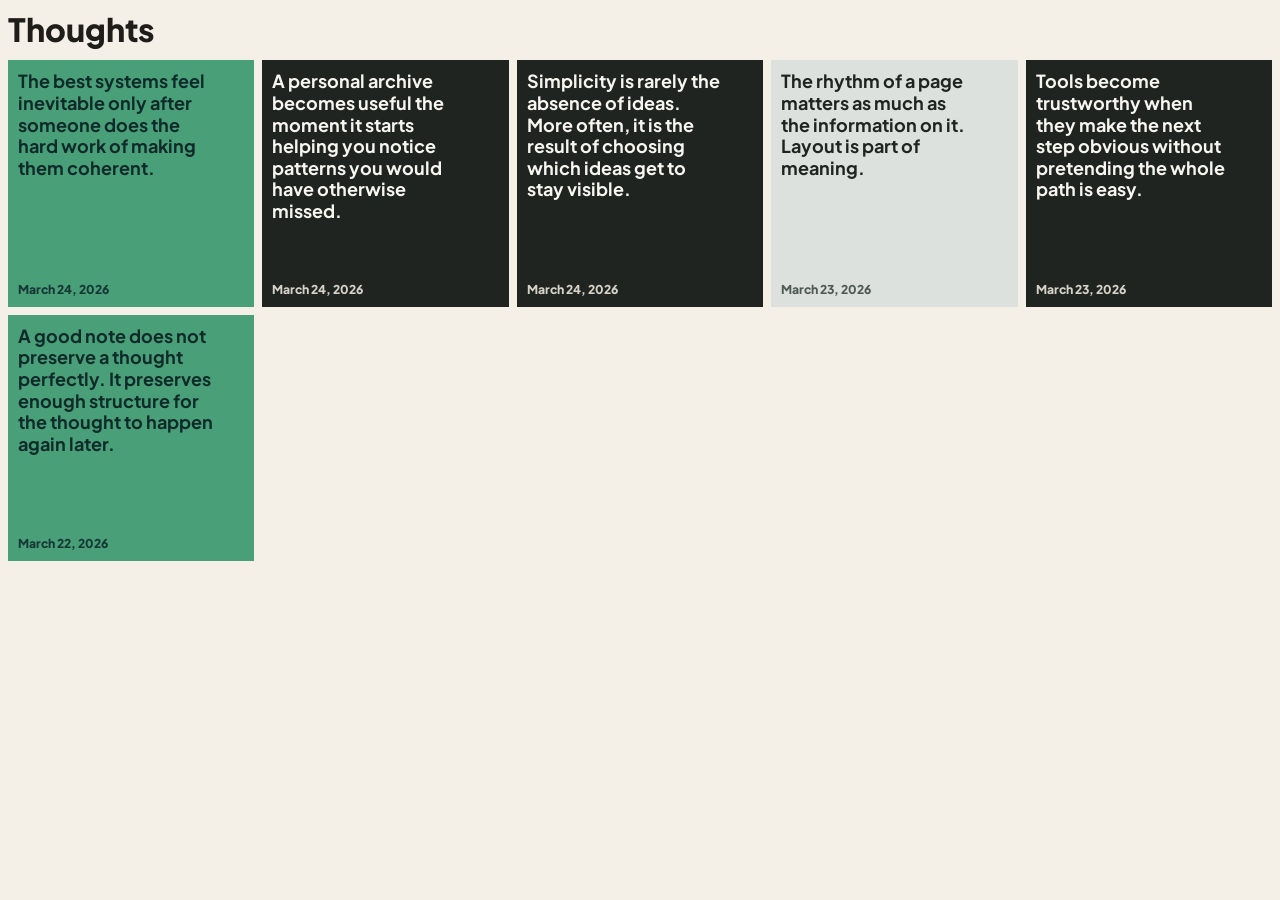
==== index.html @ 1781e718 "Initial commit" ====
<!doctype html>
<html lang="en">
  <head>
    <meta charset="UTF-8" />
    <meta name="viewport" content="width=device-width, initial-scale=1.0" />
    <title>Thoughts</title>
    <meta
      name="description"
      content="A static archive wall of AI-generated thoughts."
    />
    <meta name="site-url" content="https://thoughts.vimal.works/" />
    <link rel="canonical" href="https://thoughts.vimal.works/" />
    <script src="./assets/vendor/html-to-image.min.js"></script>
    <script src="./assets/vendor/lucide.min.js"></script>
    <link rel="stylesheet" href="./style.css" />
  </head>
  <body>
    <div class="page-shell">
      <header class="site-header">
        <h1 class="site-title">Thoughts</h1>
      </header>

      <main aria-live="polite" aria-busy="true">
        <section class="status-panel" data-status hidden></section>
        <section
          class="grid"
          data-grid
          aria-label="Thought archive"
        ></section>
      </main>

      <div class="toast" data-toast hidden aria-live="polite" aria-atomic="true"></div>
    </div>

    <template id="thought-card-template">
      <article class="thought-card">
        <div class="thought-actions">
          <button
            class="card-action card-share"
            type="button"
            aria-label="Share thought"
            title="Share thought"
            aria-haspopup="menu"
            aria-expanded="false"
          >
            <i data-lucide="share-2"></i>
          </button>
          <div class="share-menu" role="menu" hidden>
            <button class="share-option" type="button" role="menuitem" data-platform="whatsapp">
              <span class="share-option-icon" aria-hidden="true">
                <svg viewBox="0 0 24 24" focusable="false">
                  <path
                    fill="currentColor"
                    d="M20.52 3.48A11.8 11.8 0 0 0 12.13 0C5.62 0 .3 5.3.3 11.82c0 2.08.54 4.12 1.57 5.92L0 24l6.46-1.69a11.8 11.8 0 0 0 5.67 1.45h.01c6.51 0 11.83-5.3 11.83-11.82 0-3.16-1.23-6.14-3.45-8.46Zm-8.39 18.3h-.01a9.8 9.8 0 0 1-4.99-1.37l-.36-.21-3.83 1 1.02-3.74-.24-.38a9.8 9.8 0 0 1-1.5-5.25c0-5.43 4.43-9.84 9.89-9.84 2.63 0 5.1 1.02 6.96 2.88a9.76 9.76 0 0 1 2.9 6.95c0 5.43-4.44 9.85-9.84 9.85Zm5.4-7.36c-.3-.15-1.77-.87-2.05-.97-.27-.1-.47-.15-.67.15-.2.3-.77.97-.95 1.16-.17.2-.35.22-.65.08-.3-.15-1.25-.46-2.38-1.47-.88-.78-1.47-1.75-1.65-2.05-.17-.3-.02-.46.13-.61.14-.13.3-.35.45-.52.15-.18.2-.3.3-.5.1-.2.05-.37-.02-.52-.08-.15-.67-1.62-.92-2.23-.24-.58-.49-.5-.67-.51h-.57c-.2 0-.52.07-.8.37-.27.3-1.05 1.03-1.05 2.52 0 1.48 1.08 2.91 1.23 3.11.15.2 2.11 3.22 5.11 4.52.72.31 1.28.5 1.71.64.72.23 1.38.2 1.9.12.58-.09 1.77-.72 2.02-1.42.25-.7.25-1.3.17-1.42-.07-.12-.27-.2-.57-.35Z"
                  />
                </svg>
              </span>
              <span>WhatsApp</span>
            </button>
            <button class="share-option" type="button" role="menuitem" data-platform="x">
              <span class="share-option-icon" aria-hidden="true">
                <svg viewBox="0 0 24 24" focusable="false">
                  <path
                    fill="currentColor"
                    d="M18.901 1.153h3.68l-8.04 9.19L24 22.847h-7.406l-5.8-7.584-6.637 7.584H.48l8.6-9.83L0 1.154h7.594l5.243 6.932 6.064-6.933Zm-1.29 19.494h2.04L6.486 3.24H4.298l13.313 17.407Z"
                  />
                </svg>
              </span>
              <span>X</span>
            </button>
            <button class="share-option" type="button" role="menuitem" data-platform="threads">
              <span class="share-option-icon" aria-hidden="true">
                <svg viewBox="0 0 24 24" focusable="false">
                  <path
                    fill="currentColor"
                    d="M16.57 11.16c-.1-.08-.2-.16-.31-.24-.05-1.58-.42-2.79-1.12-3.61-.75-.88-1.88-1.33-3.36-1.33-1.42 0-2.58.43-3.45 1.28-.83.81-1.27 1.95-1.27 3.27 0 .17 0 .34.02.51h2.16a5.5 5.5 0 0 1-.03-.54c0-1.62.91-2.58 2.45-2.58.85 0 1.45.22 1.81.66.3.36.5.92.58 1.67a7.48 7.48 0 0 0-2.87.66c-1.55.75-2.34 2-2.34 3.72 0 1.77 1.37 3.08 3.25 3.08 1.26 0 2.27-.39 3-1.15-.49 1.15-1.6 1.76-3.25 1.76-2.5 0-4.06-1.64-4.06-4.27 0-2.76 1.65-4.47 4.31-4.47 1.37 0 2.41.31 3.16.94.54.45.95 1.06 1.25 1.83l2-.53c-.38-1.18-.99-2.1-1.83-2.78-.98-.79-2.25-1.19-3.79-1.19-1.92 0-3.48.6-4.63 1.79-1.11 1.14-1.69 2.68-1.69 4.46 0 1.76.58 3.24 1.67 4.3 1.11 1.07 2.6 1.62 4.43 1.62 1.88 0 3.37-.53 4.43-1.57 1.02-1 1.56-2.38 1.56-3.99 0-1.53-.51-2.83-1.48-3.76Zm-4.4 4.62c-.78 0-1.3-.43-1.3-1.08 0-.57.26-.99.82-1.29.44-.23 1.11-.39 2.02-.46-.15 1.86-.69 2.83-1.54 2.83Z"
                  />
                </svg>
              </span>
              <span>Threads</span>
            </button>
            <button class="share-option" type="button" role="menuitem" data-platform="linkedin">
              <span class="share-option-icon" aria-hidden="true">
                <svg viewBox="0 0 24 24" focusable="false">
                  <path
                    fill="currentColor"
                    d="M20.45 20.45h-3.56v-5.57c0-1.33-.03-3.04-1.85-3.04-1.86 0-2.14 1.45-2.14 2.95v5.66H9.34V9h3.42v1.56h.05c.48-.9 1.64-1.85 3.38-1.85 3.61 0 4.27 2.38 4.27 5.48v6.26ZM5.32 7.43a2.07 2.07 0 1 1 0-4.14 2.07 2.07 0 0 1 0 4.14ZM7.1 20.45H3.54V9H7.1v11.45ZM22.23 0H1.77C.79 0 0 .77 0 1.72v20.56C0 23.23.8 24 1.77 24h20.46c.98 0 1.77-.77 1.77-1.72V1.72C24 .77 23.2 0 22.23 0Z"
                  />
                </svg>
              </span>
              <span>LinkedIn</span>
            </button>
            <button class="share-option" type="button" role="menuitem" data-platform="email">
              <span class="share-option-icon" aria-hidden="true">
                <svg viewBox="0 0 24 24" focusable="false">
                  <path
                    fill="currentColor"
                    d="M1.5 4.5h21a1 1 0 0 1 1 1v13a1 1 0 0 1-1 1h-21a1 1 0 0 1-1-1v-13a1 1 0 0 1 1-1Zm19.38 2H3.12L12 13.1l8.88-6.6Zm.62 10.76V8.42l-9.2 6.84a.5.5 0 0 1-.6 0L2.5 8.42v8.84h19Z"
                  />
                </svg>
              </span>
              <span>Email</span>
            </button>
          </div>
        </div>
        <p class="thought-text"></p>
        <div class="thought-footer">
          <time class="thought-date"></time>
          <button
            class="card-action card-download"
            type="button"
            aria-label="Download thought"
            title="Download thought"
          >
            <i data-lucide="download"></i>
          </button>
        </div>
      </article>
    </template>

    <script src="./script.js" defer></script>
  </body>
</html>
---- style.css ----
@font-face {
  font-family: "Plus Jakarta Sans";
  src: url("./assets/fonts/plus-jakarta-sans-500.ttf") format("truetype");
  font-style: normal;
  font-weight: 500;
  font-display: swap;
}

@font-face {
  font-family: "Plus Jakarta Sans";
  src: url("./assets/fonts/plus-jakarta-sans-600.ttf") format("truetype");
  font-style: normal;
  font-weight: 600;
  font-display: swap;
}

@font-face {
  font-family: "Plus Jakarta Sans";
  src: url("./assets/fonts/plus-jakarta-sans-700.ttf") format("truetype");
  font-style: normal;
  font-weight: 700;
  font-display: swap;
}

@font-face {
  font-family: "Plus Jakarta Sans";
  src: url("./assets/fonts/plus-jakarta-sans-800.ttf") format("truetype");
  font-style: normal;
  font-weight: 800;
  font-display: swap;
}

:root {
  --page-bg: #f4f0e8;
  --text-dark: #1f1d1a;
  --gap: 0.5rem;
  --outer-padding: 0.5rem;
  --card-padding: 10px;
  --border-color: rgba(31, 29, 26, 0.18);
  --font-sans: "Plus Jakarta Sans", "Helvetica Neue", Arial, sans-serif;
  --type-title-size: 2rem;
  --type-title-line: 0.95;
  --type-card-size: 1.125rem;
  --type-card-line: 1.2;
  --type-date-size: 0.76rem;
  --type-date-line: 1.15;
  --type-status-size: 0.82rem;
}

*,
*::before,
*::after {
  box-sizing: border-box;
}

html,
body {
  margin: 0;
  min-height: 100%;
}

html {
  -webkit-font-smoothing: antialiased;
  -moz-osx-font-smoothing: grayscale;
  text-rendering: optimizeLegibility;
  -webkit-text-size-adjust: 100%;
}

body {
  background: var(--page-bg);
  color: var(--text-dark);
  font-family: var(--font-sans);
}

[hidden] {
  display: none !important;
}

.page-shell {
  padding: 0 var(--outer-padding);
}

.site-header {
  display: grid;
  gap: 2px;
  padding: 14px 0 16px;
}

.site-title {
  margin: 0;
  color: var(--text-dark);
  font-size: var(--type-title-size);
  line-height: var(--type-title-line);
  font-weight: 800;
}

.status-panel {
  margin: 0 0 10px;
  padding: 12px 14px;
  border: 1px solid var(--border-color);
  font-family: var(--font-sans);
  font-size: var(--type-status-size);
  line-height: 1.35;
  font-weight: 600;
  background: #ebe5d9;
}

.toast {
  position: fixed;
  right: 1rem;
  bottom: 1rem;
  max-width: min(22rem, calc(100vw - 2rem));
  padding: 0.75rem 0.9rem;
  border-radius: 0.75rem;
  background: rgba(23, 28, 25, 0.96);
  border: 1px solid rgba(247, 245, 239, 0.08);
  box-shadow: 0 12px 28px rgba(0, 0, 0, 0.28);
  color: #f7f5ef;
  font-size: 0.82rem;
  line-height: 1.35;
  font-weight: 600;
  z-index: 20;
}

.grid {
  display: grid;
  grid-template-columns: repeat(auto-fit, minmax(238px, 1fr));
  gap: var(--gap);
}

.thought-card {
  display: flex;
  flex-direction: column;
  justify-content: space-between;
  aspect-ratio: 1 / 1;
  min-height: 238px;
  padding: var(--card-padding);
  background: var(--card-bg, #5a8c3d);
  color: var(--card-fg, var(--text-dark));
  position: relative;
  scroll-margin-top: 1rem;
  transition: box-shadow 220ms ease, transform 220ms ease;
}

.thought-text,
.thought-date {
  margin: 0;
}

.thought-actions {
  position: absolute;
  top: var(--card-padding);
  right: var(--card-padding);
  display: flex;
  justify-content: flex-end;
}

.card-share {
  position: relative;
  z-index: 2;
}

.share-menu {
  position: absolute;
  top: calc(100% + 0.4rem);
  right: 0;
  display: grid;
  gap: 0.25rem;
  min-width: 9.5rem;
  padding: 0.35rem;
  border-radius: 0.75rem;
  background: rgba(23, 28, 25, 0.96);
  border: 1px solid rgba(247, 245, 239, 0.08);
  box-shadow: 0 12px 28px rgba(0, 0, 0, 0.28);
  backdrop-filter: blur(10px);
  z-index: 3;
}

.share-option {
  display: flex;
  align-items: center;
  gap: 0.55rem;
  width: 100%;
  padding: 0.55rem 0.65rem;
  border: 0;
  border-radius: 0.5rem;
  background: transparent;
  color: #f7f5ef;
  font: inherit;
  font-size: 0.8rem;
  font-weight: 600;
  text-align: left;
  cursor: pointer;
}

.share-option:hover,
.share-option:focus-visible {
  background: rgba(247, 245, 239, 0.08);
  outline: none;
}

.share-option-icon {
  display: inline-flex;
  align-items: center;
  justify-content: center;
  width: 1rem;
  height: 1rem;
  flex-shrink: 0;
}

.share-option-icon svg {
  width: 0.95rem;
  height: 0.95rem;
}

.thought-text {
  font-family: var(--font-sans);
  font-size: var(--type-card-size);
  line-height: var(--type-card-line);
  font-weight: 700;
  max-width: 15ch;
  text-wrap: pretty;
}

.thought-date {
  font-family: var(--font-sans);
  font-size: var(--type-date-size);
  line-height: var(--type-date-line);
  font-weight: 800;
  color: var(--card-date-fg, currentColor);
}

.thought-footer {
  display: flex;
  align-items: flex-end;
  justify-content: space-between;
  gap: 0.75rem;
  margin-top: 14px;
}

.card-action {
  display: inline-flex;
  align-items: center;
  justify-content: center;
  width: 1.875rem;
  height: 1.875rem;
  padding: 0;
  border: 0;
  border-radius: 999px;
  background: color-mix(in srgb, var(--card-fg, currentColor) 12%, transparent);
  color: var(--card-fg, currentColor);
  opacity: 0;
  visibility: hidden;
  pointer-events: none;
  transform: translateY(2px);
  transition:
    opacity 160ms ease,
    transform 160ms ease,
    visibility 160ms ease,
    background-color 160ms ease;
  cursor: pointer;
  flex-shrink: 0;
}

.card-action:hover,
.card-action:focus-visible {
  background: color-mix(in srgb, var(--card-fg, currentColor) 18%, transparent);
}

.card-action:focus-visible {
  opacity: 1;
  visibility: visible;
  pointer-events: auto;
  transform: translateY(0);
  outline: 2px solid currentColor;
  outline-offset: 2px;
}

.card-action svg {
  width: 1rem;
  height: 1rem;
  stroke-width: 2.1;
}

.thought-card.is-exporting .card-download {
  opacity: 0;
  visibility: hidden;
  pointer-events: none;
}

.thought-card.is-exporting .thought-actions,
.thought-card.is-exporting .share-menu {
  opacity: 0;
  visibility: hidden;
  pointer-events: none;
}

.thought-card.is-highlighted {
  box-shadow: 0 0 0 3px rgba(31, 36, 33, 0.18);
}

.thought-card:hover .card-action,
.thought-card:focus-within .card-action {
  opacity: 1;
  visibility: visible;
  pointer-events: auto;
  transform: translateY(0);
}

@media (max-width: 767px) {
  :root {
    --card-padding: 9px;
    --type-title-size: 1.5rem;
    --type-card-size: 0.8rem;
    --type-date-size: 0.72rem;
  }

  .site-header {
    padding: 12px 0 14px;
  }

  .status-panel {
    margin: 0 0 8px;
  }

  .grid {
    grid-template-columns: repeat(auto-fit, minmax(156px, 1fr));
  }

  .thought-card {
    aspect-ratio: auto;
    min-height: 172px;
  }

  .thought-text {
    max-width: none;
    font-weight: 600;
    line-height: 1.26;
  }

  .card-action {
    width: 1.75rem;
    height: 1.75rem;
  }

  .share-menu {
    min-width: 8.75rem;
  }

  .toast {
    right: 0.75rem;
    bottom: 0.75rem;
  }

}
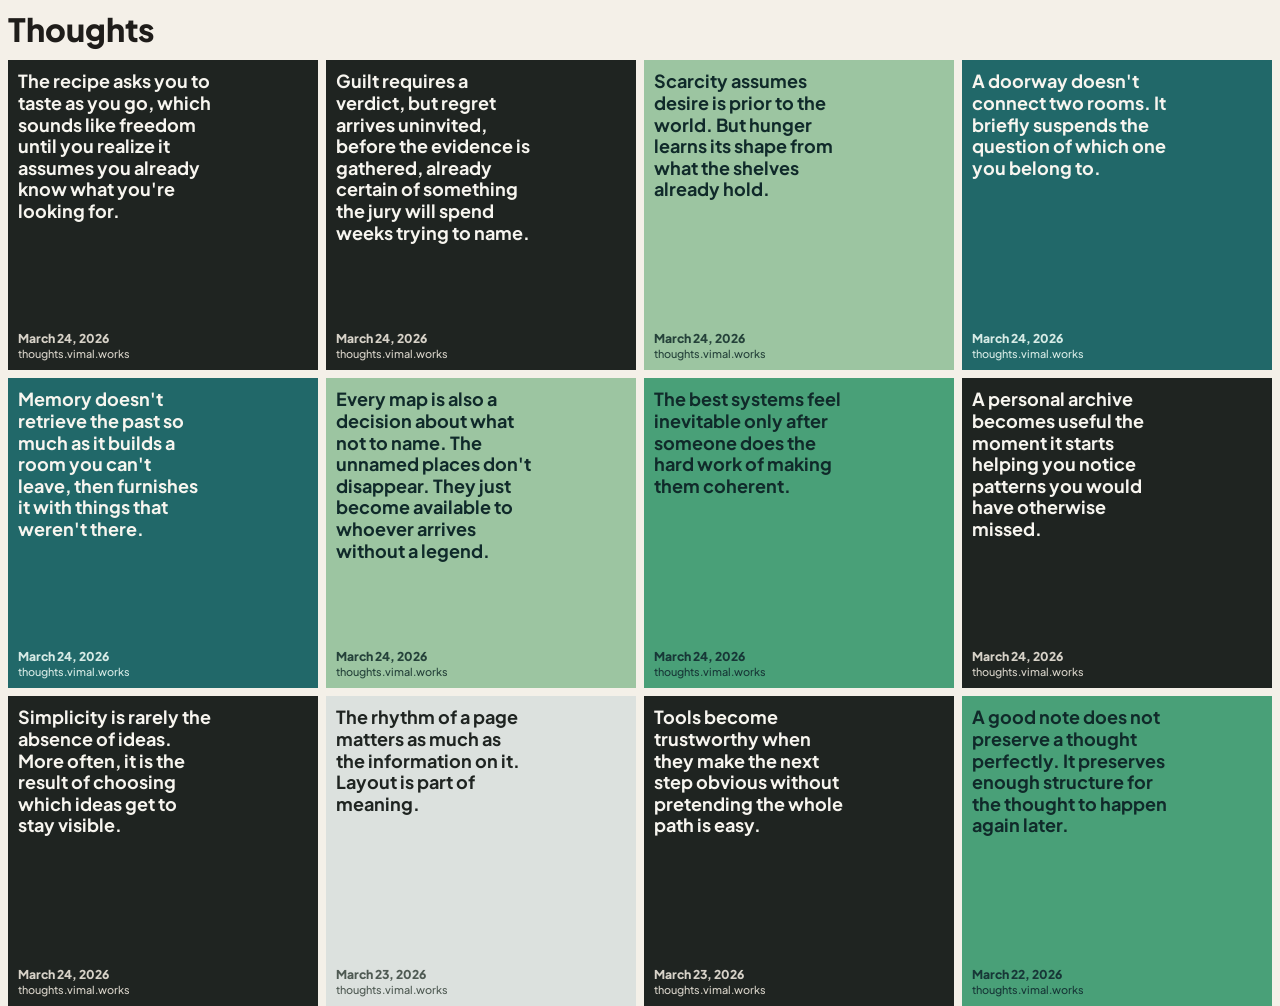
==== commit 2850e2b1: "Add site link to card footer" ====
--- a/index.html
+++ b/index.html
@@ -105,7 +105,17 @@
         </div>
         <p class="thought-text"></p>
         <div class="thought-footer">
-          <time class="thought-date"></time>
+          <div class="thought-meta">
+            <time class="thought-date"></time>
+            <a
+              class="thought-link"
+              href="https://thoughts.vimal.works/"
+              target="_blank"
+              rel="noopener noreferrer"
+            >
+              thoughts.vimal.works
+            </a>
+          </div>
           <button
             class="card-action card-download"
             type="button"
--- a/style.css
+++ b/style.css
@@ -124,7 +124,7 @@
 
 .grid {
   display: grid;
-  grid-template-columns: repeat(auto-fit, minmax(238px, 1fr));
+  grid-template-columns: repeat(2, minmax(0, 1fr));
   gap: var(--gap);
 }
 
@@ -133,7 +133,6 @@
   flex-direction: column;
   justify-content: space-between;
   aspect-ratio: 1 / 1;
-  min-height: 238px;
   padding: var(--card-padding);
   background: var(--card-bg, #5a8c3d);
   color: var(--card-fg, var(--text-dark));
@@ -228,6 +227,25 @@
   line-height: var(--type-date-line);
   font-weight: 800;
   color: var(--card-date-fg, currentColor);
+}
+
+.thought-meta {
+  display: grid;
+  gap: 0.1rem;
+}
+
+.thought-link {
+  color: var(--card-date-fg, currentColor);
+  font-family: var(--font-sans);
+  font-size: 0.68rem;
+  line-height: 1.2;
+  font-weight: 500;
+  text-decoration: none;
+}
+
+.thought-link:hover,
+.thought-link:focus-visible {
+  text-decoration: none;
 }
 
 .thought-footer {
@@ -324,12 +342,7 @@
   }
 
   .grid {
-    grid-template-columns: repeat(auto-fit, minmax(156px, 1fr));
-  }
-
-  .thought-card {
-    aspect-ratio: auto;
-    min-height: 172px;
+    grid-template-columns: repeat(2, minmax(0, 1fr));
   }
 
   .thought-text {
@@ -353,3 +366,27 @@
   }
 
 }
+
+@media (min-width: 768px) {
+  .grid {
+    grid-template-columns: repeat(3, minmax(0, 1fr));
+  }
+}
+
+@media (min-width: 1100px) {
+  .grid {
+    grid-template-columns: repeat(4, minmax(0, 1fr));
+  }
+}
+
+@media (min-width: 1440px) {
+  .grid {
+    grid-template-columns: repeat(5, minmax(0, 1fr));
+  }
+}
+
+@media (min-width: 1800px) {
+  .grid {
+    grid-template-columns: repeat(6, minmax(0, 1fr));
+  }
+}
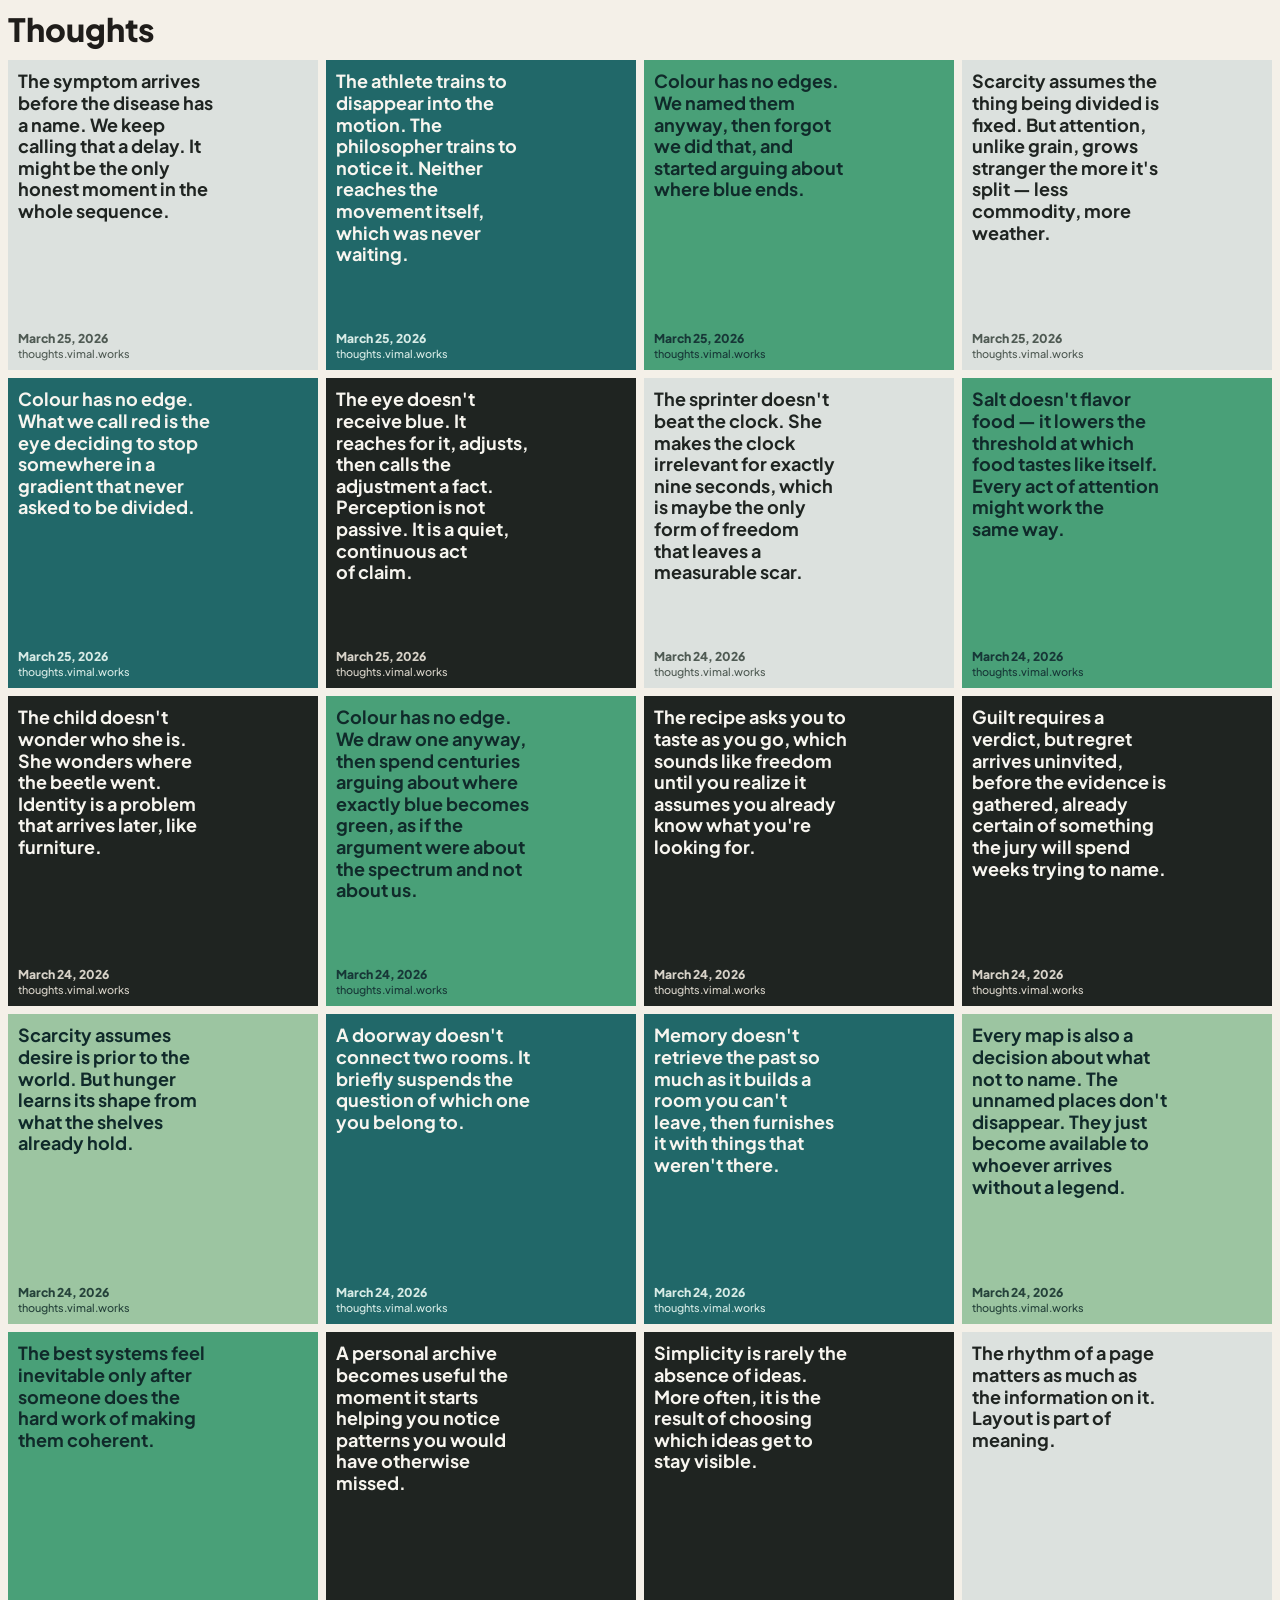
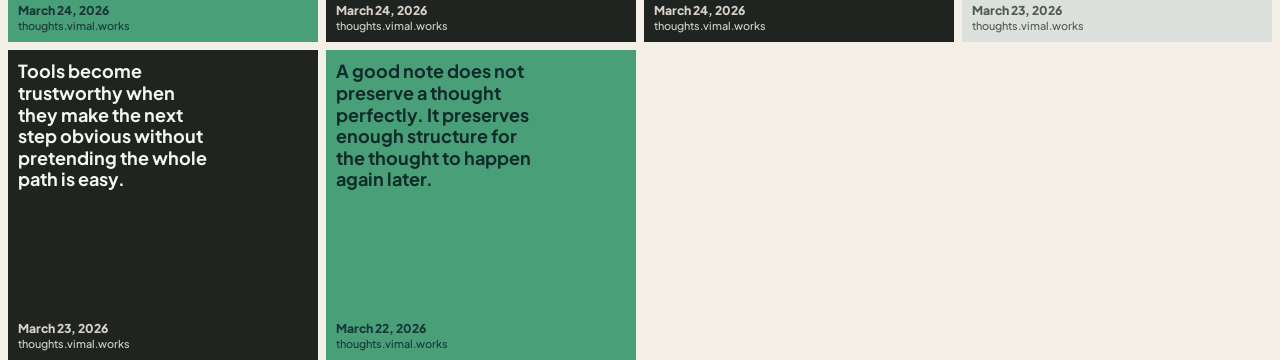
==== commit 77ea2604: "Polish share menu icons and modal deep link" ====
--- a/index.html
+++ b/index.html
@@ -30,6 +30,42 @@
       </main>
 
       <div class="toast" data-toast hidden aria-live="polite" aria-atomic="true"></div>
+
+      <div class="thought-modal-overlay" data-thought-modal hidden>
+        <div
+          class="thought-modal"
+          role="dialog"
+          aria-modal="true"
+          aria-labelledby="thought-modal-text"
+        >
+          <button
+            class="thought-modal-close"
+            type="button"
+            aria-label="Close thought"
+            title="Close thought"
+          >
+            <i data-lucide="x"></i>
+          </button>
+
+          <div class="thought-modal-body">
+            <p class="thought-modal-text" id="thought-modal-text"></p>
+
+            <div class="thought-modal-footer">
+              <div class="thought-modal-meta">
+                <time class="thought-modal-date"></time>
+                <a
+                  class="thought-modal-link"
+                  href="https://thoughts.vimal.works/"
+                  target="_blank"
+                  rel="noopener noreferrer"
+                >
+                  thoughts.vimal.works
+                </a>
+              </div>
+            </div>
+          </div>
+        </div>
+      </div>
     </div>
 
     <template id="thought-card-template">
@@ -48,55 +84,58 @@
           <div class="share-menu" role="menu" hidden>
             <button class="share-option" type="button" role="menuitem" data-platform="whatsapp">
               <span class="share-option-icon" aria-hidden="true">
-                <svg viewBox="0 0 24 24" focusable="false">
-                  <path
-                    fill="currentColor"
-                    d="M20.52 3.48A11.8 11.8 0 0 0 12.13 0C5.62 0 .3 5.3.3 11.82c0 2.08.54 4.12 1.57 5.92L0 24l6.46-1.69a11.8 11.8 0 0 0 5.67 1.45h.01c6.51 0 11.83-5.3 11.83-11.82 0-3.16-1.23-6.14-3.45-8.46Zm-8.39 18.3h-.01a9.8 9.8 0 0 1-4.99-1.37l-.36-.21-3.83 1 1.02-3.74-.24-.38a9.8 9.8 0 0 1-1.5-5.25c0-5.43 4.43-9.84 9.89-9.84 2.63 0 5.1 1.02 6.96 2.88a9.76 9.76 0 0 1 2.9 6.95c0 5.43-4.44 9.85-9.84 9.85Zm5.4-7.36c-.3-.15-1.77-.87-2.05-.97-.27-.1-.47-.15-.67.15-.2.3-.77.97-.95 1.16-.17.2-.35.22-.65.08-.3-.15-1.25-.46-2.38-1.47-.88-.78-1.47-1.75-1.65-2.05-.17-.3-.02-.46.13-.61.14-.13.3-.35.45-.52.15-.18.2-.3.3-.5.1-.2.05-.37-.02-.52-.08-.15-.67-1.62-.92-2.23-.24-.58-.49-.5-.67-.51h-.57c-.2 0-.52.07-.8.37-.27.3-1.05 1.03-1.05 2.52 0 1.48 1.08 2.91 1.23 3.11.15.2 2.11 3.22 5.11 4.52.72.31 1.28.5 1.71.64.72.23 1.38.2 1.9.12.58-.09 1.77-.72 2.02-1.42.25-.7.25-1.3.17-1.42-.07-.12-.27-.2-.57-.35Z"
-                  />
+                <svg viewBox="0 0 24 24" focusable="false" fill="none" stroke="currentColor" stroke-linecap="round" stroke-linejoin="round" stroke-width="2">
+                  <path d="M21 11.5a8.38 8.38 0 0 1-12.68 7.18L3 20l1.39-5.09A8.5 8.5 0 1 1 21 11.5z"></path>
+                  <path d="M8.9 9.2c.2-.5.4-.5.6-.5h.5c.2 0 .4 0 .5.3.2.4.7 1.7.8 1.9.1.2.1.4 0 .6s-.2.3-.4.5c-.1.1-.3.3-.4.4-.2.1-.3.3-.1.6.2.3.7 1.2 1.6 1.9 1 .8 1.9 1.1 2.2 1.2.3.1.5.1.7-.1.2-.2.7-.8.9-1.1.2-.2.4-.2.6-.1.2.1 1.5.7 1.8.8.3.1.5.2.5.3 0 .1 0 .8-.3 1.2-.3.4-1.5 1.3-3.4 1.1-1.8-.2-4-1.6-5.3-2.8-1.3-1.2-2.3-2.8-2.5-3.2-.2-.5-.8-1.7-.1-2.8.2-.3.4-.5.6-.7.2-.2.3-.3.4-.5.1-.2.1-.4 0-.5-.1-.1-.4-.9-.5-1.3-.1-.4-.3-.4-.5-.4h-.4c-.2 0-.5.1-.7.4-.2.3-.8.9-.8 2.1"></path>
                 </svg>
               </span>
               <span>WhatsApp</span>
             </button>
             <button class="share-option" type="button" role="menuitem" data-platform="x">
               <span class="share-option-icon" aria-hidden="true">
-                <svg viewBox="0 0 24 24" focusable="false">
-                  <path
-                    fill="currentColor"
-                    d="M18.901 1.153h3.68l-8.04 9.19L24 22.847h-7.406l-5.8-7.584-6.637 7.584H.48l8.6-9.83L0 1.154h7.594l5.243 6.932 6.064-6.933Zm-1.29 19.494h2.04L6.486 3.24H4.298l13.313 17.407Z"
-                  />
+                <svg viewBox="0 0 24 24" focusable="false" fill="none" stroke="currentColor" stroke-linecap="round" stroke-linejoin="round" stroke-width="2">
+                  <path d="M18 6 6 18"></path>
+                  <path d="m6 6 12 12"></path>
                 </svg>
               </span>
               <span>X</span>
             </button>
             <button class="share-option" type="button" role="menuitem" data-platform="threads">
               <span class="share-option-icon" aria-hidden="true">
-                <svg viewBox="0 0 24 24" focusable="false">
-                  <path
-                    fill="currentColor"
-                    d="M16.57 11.16c-.1-.08-.2-.16-.31-.24-.05-1.58-.42-2.79-1.12-3.61-.75-.88-1.88-1.33-3.36-1.33-1.42 0-2.58.43-3.45 1.28-.83.81-1.27 1.95-1.27 3.27 0 .17 0 .34.02.51h2.16a5.5 5.5 0 0 1-.03-.54c0-1.62.91-2.58 2.45-2.58.85 0 1.45.22 1.81.66.3.36.5.92.58 1.67a7.48 7.48 0 0 0-2.87.66c-1.55.75-2.34 2-2.34 3.72 0 1.77 1.37 3.08 3.25 3.08 1.26 0 2.27-.39 3-1.15-.49 1.15-1.6 1.76-3.25 1.76-2.5 0-4.06-1.64-4.06-4.27 0-2.76 1.65-4.47 4.31-4.47 1.37 0 2.41.31 3.16.94.54.45.95 1.06 1.25 1.83l2-.53c-.38-1.18-.99-2.1-1.83-2.78-.98-.79-2.25-1.19-3.79-1.19-1.92 0-3.48.6-4.63 1.79-1.11 1.14-1.69 2.68-1.69 4.46 0 1.76.58 3.24 1.67 4.3 1.11 1.07 2.6 1.62 4.43 1.62 1.88 0 3.37-.53 4.43-1.57 1.02-1 1.56-2.38 1.56-3.99 0-1.53-.51-2.83-1.48-3.76Zm-4.4 4.62c-.78 0-1.3-.43-1.3-1.08 0-.57.26-.99.82-1.29.44-.23 1.11-.39 2.02-.46-.15 1.86-.69 2.83-1.54 2.83Z"
-                  />
+                <svg viewBox="0 0 24 24" focusable="false" fill="none" stroke="currentColor" stroke-linecap="round" stroke-linejoin="round" stroke-width="2">
+                  <circle cx="12" cy="12" r="4"></circle>
+                  <path d="M16 8.5V9a3 3 0 1 1-3 3"></path>
+                  <path d="M8 15.5A6.5 6.5 0 1 1 16 8"></path>
                 </svg>
               </span>
               <span>Threads</span>
             </button>
+            <button class="share-option" type="button" role="menuitem" data-platform="copy-link">
+              <span class="share-option-icon" aria-hidden="true">
+                <svg viewBox="0 0 24 24" focusable="false" fill="none" stroke="currentColor" stroke-linecap="round" stroke-linejoin="round" stroke-width="2">
+                  <path d="M10 13a5 5 0 0 0 7.54.54l1.92-1.91a5 5 0 0 0-7.07-7.08L11.3 5.63"></path>
+                  <path d="M14 11a5 5 0 0 0-7.54-.54L4.54 12.37a5 5 0 0 0 7.07 7.08l1.89-1.89"></path>
+                </svg>
+              </span>
+              <span>Copy link</span>
+            </button>
             <button class="share-option" type="button" role="menuitem" data-platform="linkedin">
               <span class="share-option-icon" aria-hidden="true">
-                <svg viewBox="0 0 24 24" focusable="false">
-                  <path
-                    fill="currentColor"
-                    d="M20.45 20.45h-3.56v-5.57c0-1.33-.03-3.04-1.85-3.04-1.86 0-2.14 1.45-2.14 2.95v5.66H9.34V9h3.42v1.56h.05c.48-.9 1.64-1.85 3.38-1.85 3.61 0 4.27 2.38 4.27 5.48v6.26ZM5.32 7.43a2.07 2.07 0 1 1 0-4.14 2.07 2.07 0 0 1 0 4.14ZM7.1 20.45H3.54V9H7.1v11.45ZM22.23 0H1.77C.79 0 0 .77 0 1.72v20.56C0 23.23.8 24 1.77 24h20.46c.98 0 1.77-.77 1.77-1.72V1.72C24 .77 23.2 0 22.23 0Z"
-                  />
+                <svg viewBox="0 0 24 24" focusable="false" fill="none" stroke="currentColor" stroke-linecap="round" stroke-linejoin="round" stroke-width="2">
+                  <rect x="2" y="2" width="20" height="20" rx="2"></rect>
+                  <path d="M7 10v7"></path>
+                  <path d="M7 7h.01"></path>
+                  <path d="M11 17v-4"></path>
+                  <path d="M11 13a2 2 0 0 1 4 0v4"></path>
                 </svg>
               </span>
               <span>LinkedIn</span>
             </button>
             <button class="share-option" type="button" role="menuitem" data-platform="email">
               <span class="share-option-icon" aria-hidden="true">
-                <svg viewBox="0 0 24 24" focusable="false">
-                  <path
-                    fill="currentColor"
-                    d="M1.5 4.5h21a1 1 0 0 1 1 1v13a1 1 0 0 1-1 1h-21a1 1 0 0 1-1-1v-13a1 1 0 0 1 1-1Zm19.38 2H3.12L12 13.1l8.88-6.6Zm.62 10.76V8.42l-9.2 6.84a.5.5 0 0 1-.6 0L2.5 8.42v8.84h19Z"
-                  />
+                <svg viewBox="0 0 24 24" focusable="false" fill="none" stroke="currentColor" stroke-linecap="round" stroke-linejoin="round" stroke-width="2">
+                  <path d="M4 4h16v16H4z"></path>
+                  <path d="m4 7 8 6 8-6"></path>
                 </svg>
               </span>
               <span>Email</span>
--- a/style.css
+++ b/style.css
@@ -122,6 +122,101 @@
   z-index: 20;
 }
 
+.thought-modal-overlay {
+  position: fixed;
+  inset: 0;
+  display: flex;
+  align-items: center;
+  justify-content: center;
+  padding: 1.25rem;
+  background: rgba(20, 24, 22, 0.22);
+  backdrop-filter: blur(10px);
+  -webkit-backdrop-filter: blur(10px);
+  z-index: 30;
+}
+
+.thought-modal {
+  position: relative;
+  width: min(100%, 34rem);
+  min-height: min(78vh, 34rem);
+  padding: 1rem;
+  background: var(--modal-bg, #1f2421);
+  color: var(--modal-fg, #f7f5ef);
+  box-shadow: 0 18px 48px rgba(0, 0, 0, 0.24);
+}
+
+.thought-modal-body {
+  display: flex;
+  flex-direction: column;
+  justify-content: space-between;
+  min-height: calc(min(78vh, 34rem) - 2rem);
+}
+
+.thought-modal-close {
+  position: absolute;
+  top: 1rem;
+  right: 1rem;
+  display: inline-flex;
+  align-items: center;
+  justify-content: center;
+  width: 2rem;
+  height: 2rem;
+  padding: 0;
+  border: 0;
+  border-radius: 999px;
+  background: color-mix(in srgb, var(--modal-fg, currentColor) 12%, transparent);
+  color: var(--modal-fg, currentColor);
+  cursor: pointer;
+}
+
+.thought-modal-close svg {
+  width: 1rem;
+  height: 1rem;
+  stroke-width: 2.2;
+}
+
+.thought-modal-text {
+  margin: 0;
+  max-width: 16ch;
+  padding-right: 2.5rem;
+  font-size: clamp(1.6rem, 2.4vw, 2.2rem);
+  line-height: 1.08;
+  font-weight: 700;
+}
+
+.thought-modal-footer {
+  margin-top: 1.5rem;
+}
+
+.thought-modal-meta {
+  display: grid;
+  gap: 0.2rem;
+}
+
+.thought-modal-date,
+.thought-modal-link {
+  color: var(--modal-date-fg, var(--modal-fg, currentColor));
+  font-family: var(--font-sans);
+}
+
+.thought-modal-date {
+  font-size: 0.9rem;
+  line-height: 1.2;
+  font-weight: 800;
+}
+
+.thought-modal-link {
+  font-size: 0.8rem;
+  line-height: 1.2;
+  font-weight: 500;
+  text-decoration: none;
+}
+
+.thought-modal-link:hover,
+.thought-modal-link:focus-visible {
+  text-decoration: none;
+}
+
 .grid {
   display: grid;
   grid-template-columns: repeat(2, minmax(0, 1fr));
@@ -138,7 +233,13 @@
   color: var(--card-fg, var(--text-dark));
   position: relative;
   scroll-margin-top: 1rem;
-  transition: box-shadow 220ms ease, transform 220ms ease;
+  transition:
+    box-shadow 220ms ease,
+    transform 220ms ease,
+    outline-color 220ms ease,
+    outline-offset 220ms ease;
+  outline: 0 solid transparent;
+  outline-offset: 0;
 }
 
 .thought-text,
@@ -168,10 +269,10 @@
   min-width: 9.5rem;
   padding: 0.35rem;
   border-radius: 0.75rem;
-  background: rgba(23, 28, 25, 0.96);
-  border: 1px solid rgba(247, 245, 239, 0.08);
-  box-shadow: 0 12px 28px rgba(0, 0, 0, 0.28);
-  backdrop-filter: blur(10px);
+  background: rgba(23, 28, 25, 0.76);
+  border: 1px solid rgba(247, 245, 239, 0.1);
+  box-shadow: 0 14px 30px rgba(0, 0, 0, 0.18);
+  backdrop-filter: blur(16px);
   z-index: 3;
 }
 
@@ -210,6 +311,16 @@
 .share-option-icon svg {
   width: 0.95rem;
   height: 0.95rem;
+}
+
+.share-option[data-platform="whatsapp"] .share-option-icon svg,
+.share-option[data-platform="x"] .share-option-icon svg,
+.share-option[data-platform="threads"] .share-option-icon svg,
+.share-option[data-platform="copy-link"] .share-option-icon svg,
+.share-option[data-platform="linkedin"] .share-option-icon svg,
+.share-option[data-platform="email"] .share-option-icon svg {
+  width: 0.92rem;
+  height: 0.92rem;
 }
 
 .thought-text {
@@ -314,7 +425,12 @@
 }
 
 .thought-card.is-highlighted {
-  box-shadow: 0 0 0 3px rgba(31, 36, 33, 0.18);
+  box-shadow:
+    0 0 0 4px rgba(255, 255, 255, 0.9),
+    0 0 0 8px rgba(31, 36, 33, 0.24);
+  outline: 3px solid rgba(255, 255, 255, 0.95);
+  outline-offset: -3px;
+  transform: translateY(-2px);
 }
 
 .thought-card:hover .card-action,
@@ -365,6 +481,25 @@
     bottom: 0.75rem;
   }
 
+  .thought-modal-overlay {
+    padding: 0.75rem;
+  }
+
+  .thought-modal {
+    min-height: auto;
+    padding: 0.9rem;
+  }
+
+  .thought-modal-body {
+    min-height: auto;
+  }
+
+  .thought-modal-text {
+    max-width: none;
+    padding-right: 2.2rem;
+    font-size: 1.5rem;
+  }
+
 }
 
 @media (min-width: 768px) {
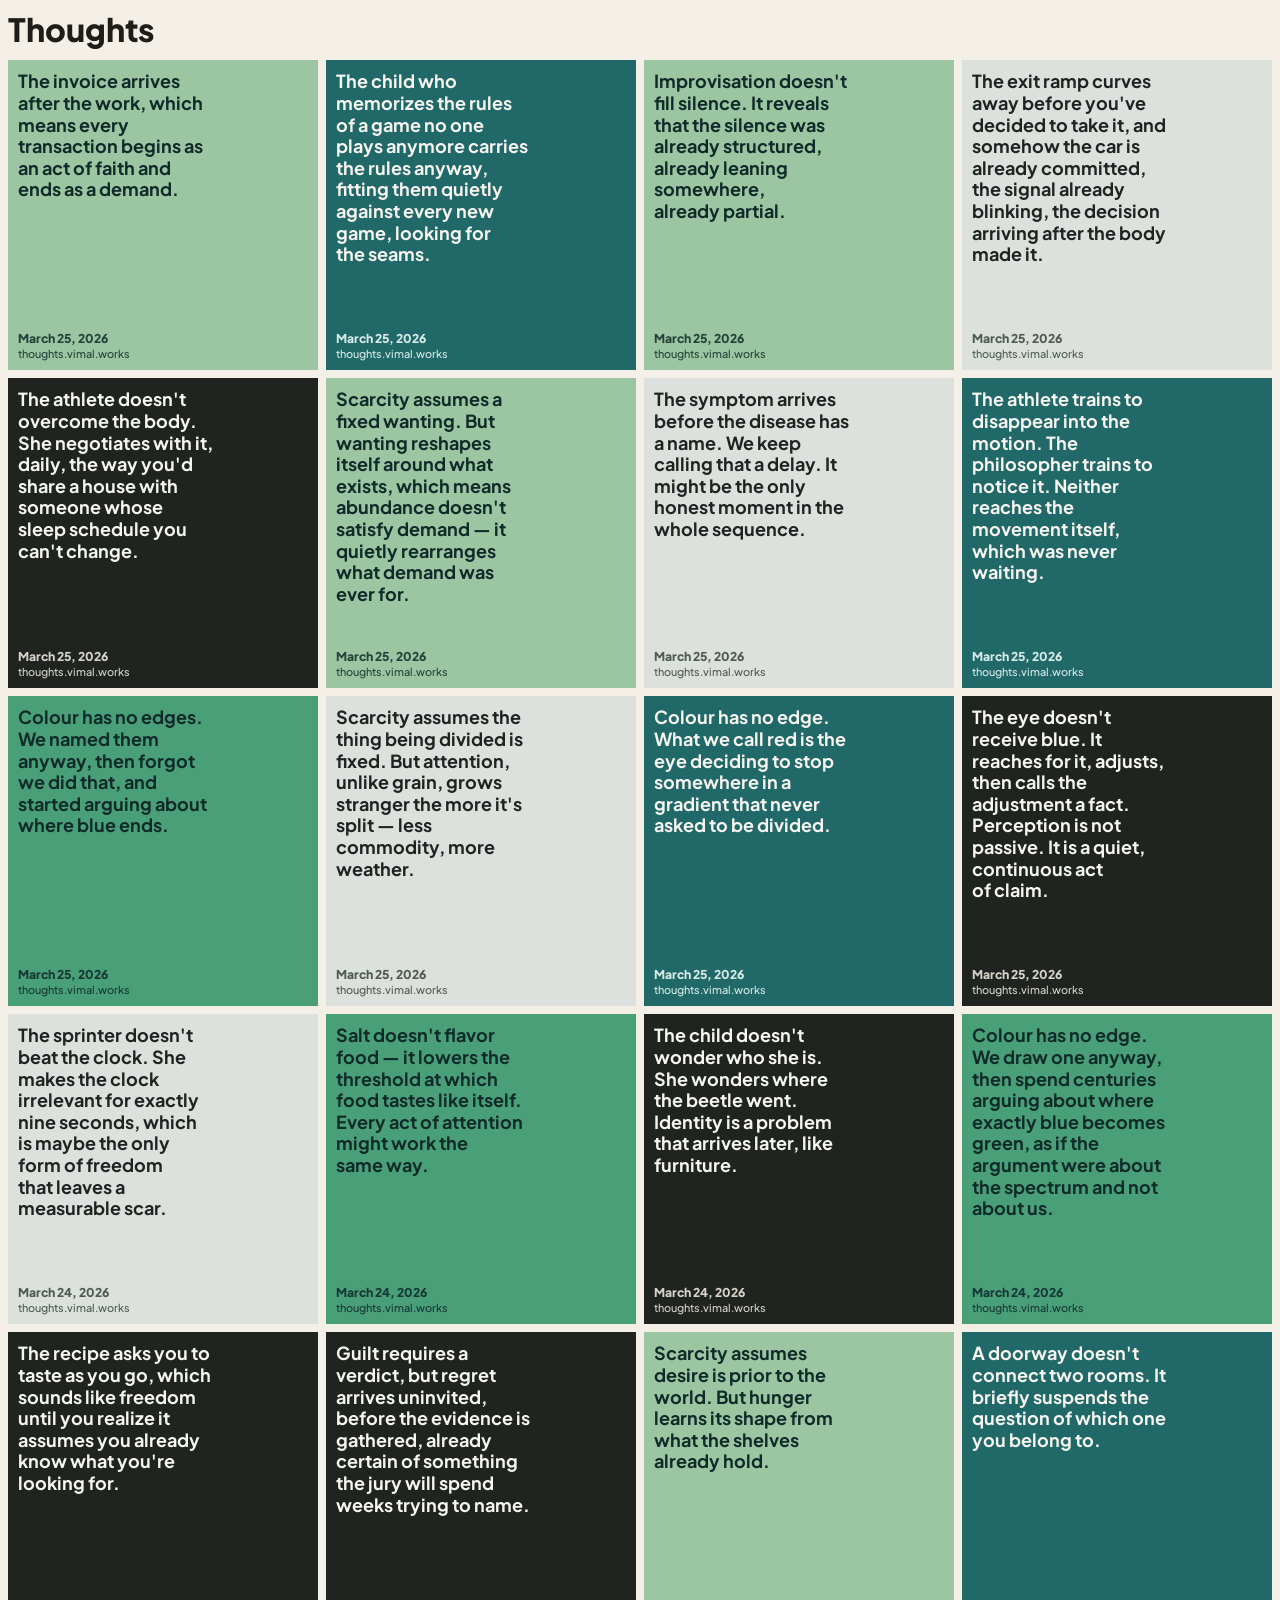
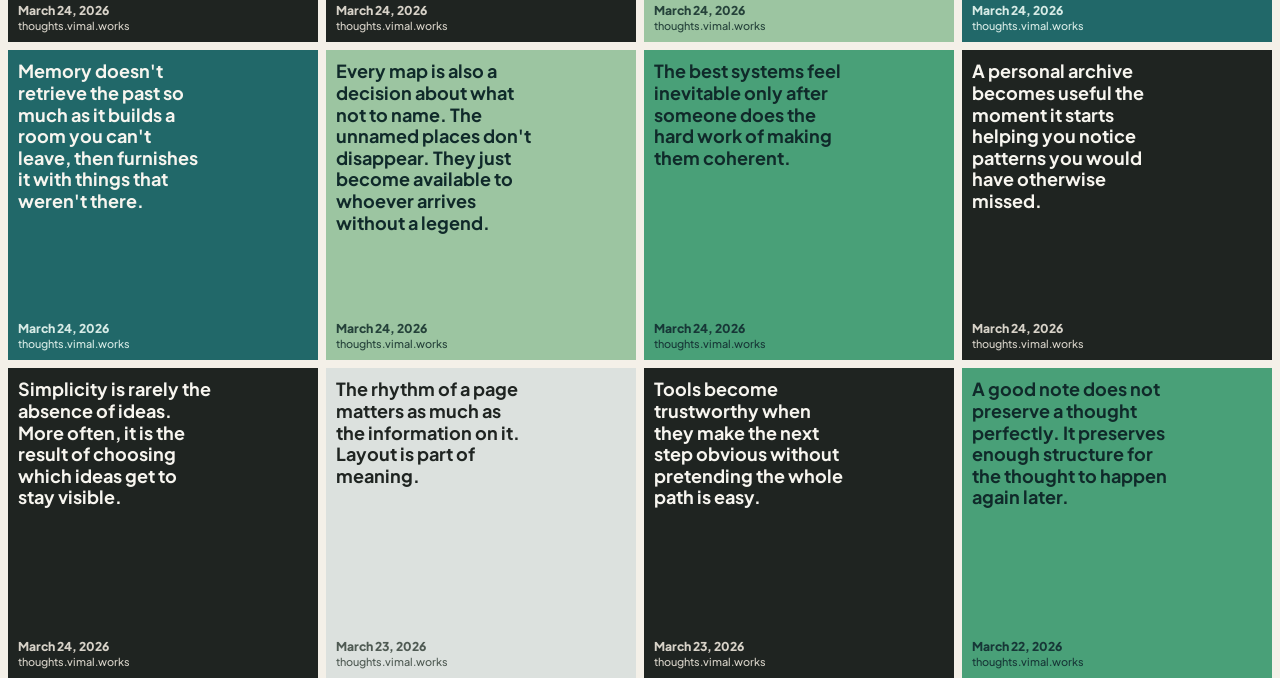
==== commit 0b684ac1: "Refine modal close button placement" ====
--- a/index.html
+++ b/index.html
@@ -32,21 +32,21 @@
       <div class="toast" data-toast hidden aria-live="polite" aria-atomic="true"></div>
 
       <div class="thought-modal-overlay" data-thought-modal hidden>
+        <button
+          class="thought-modal-close"
+          type="button"
+          aria-label="Close thought"
+          title="Close thought"
+        >
+          <i data-lucide="x"></i>
+        </button>
+
         <div
           class="thought-modal"
           role="dialog"
           aria-modal="true"
           aria-labelledby="thought-modal-text"
         >
-          <button
-            class="thought-modal-close"
-            type="button"
-            aria-label="Close thought"
-            title="Close thought"
-          >
-            <i data-lucide="x"></i>
-          </button>
-
           <div class="thought-modal-body">
             <p class="thought-modal-text" id="thought-modal-text"></p>
 
--- a/style.css
+++ b/style.css
@@ -164,15 +164,23 @@
   padding: 0;
   border: 0;
   border-radius: 999px;
-  background: color-mix(in srgb, var(--modal-fg, currentColor) 12%, transparent);
-  color: var(--modal-fg, currentColor);
+  background: rgba(244, 240, 232, 0.72);
+  color: #1f2421;
   cursor: pointer;
+  z-index: 31;
+  box-shadow: none;
 }
 
 .thought-modal-close svg {
   width: 1rem;
   height: 1rem;
   stroke-width: 2.2;
+}
+
+.thought-modal-close:focus,
+.thought-modal-close:focus-visible {
+  outline: none;
+  box-shadow: none;
 }
 
 .thought-modal-text {
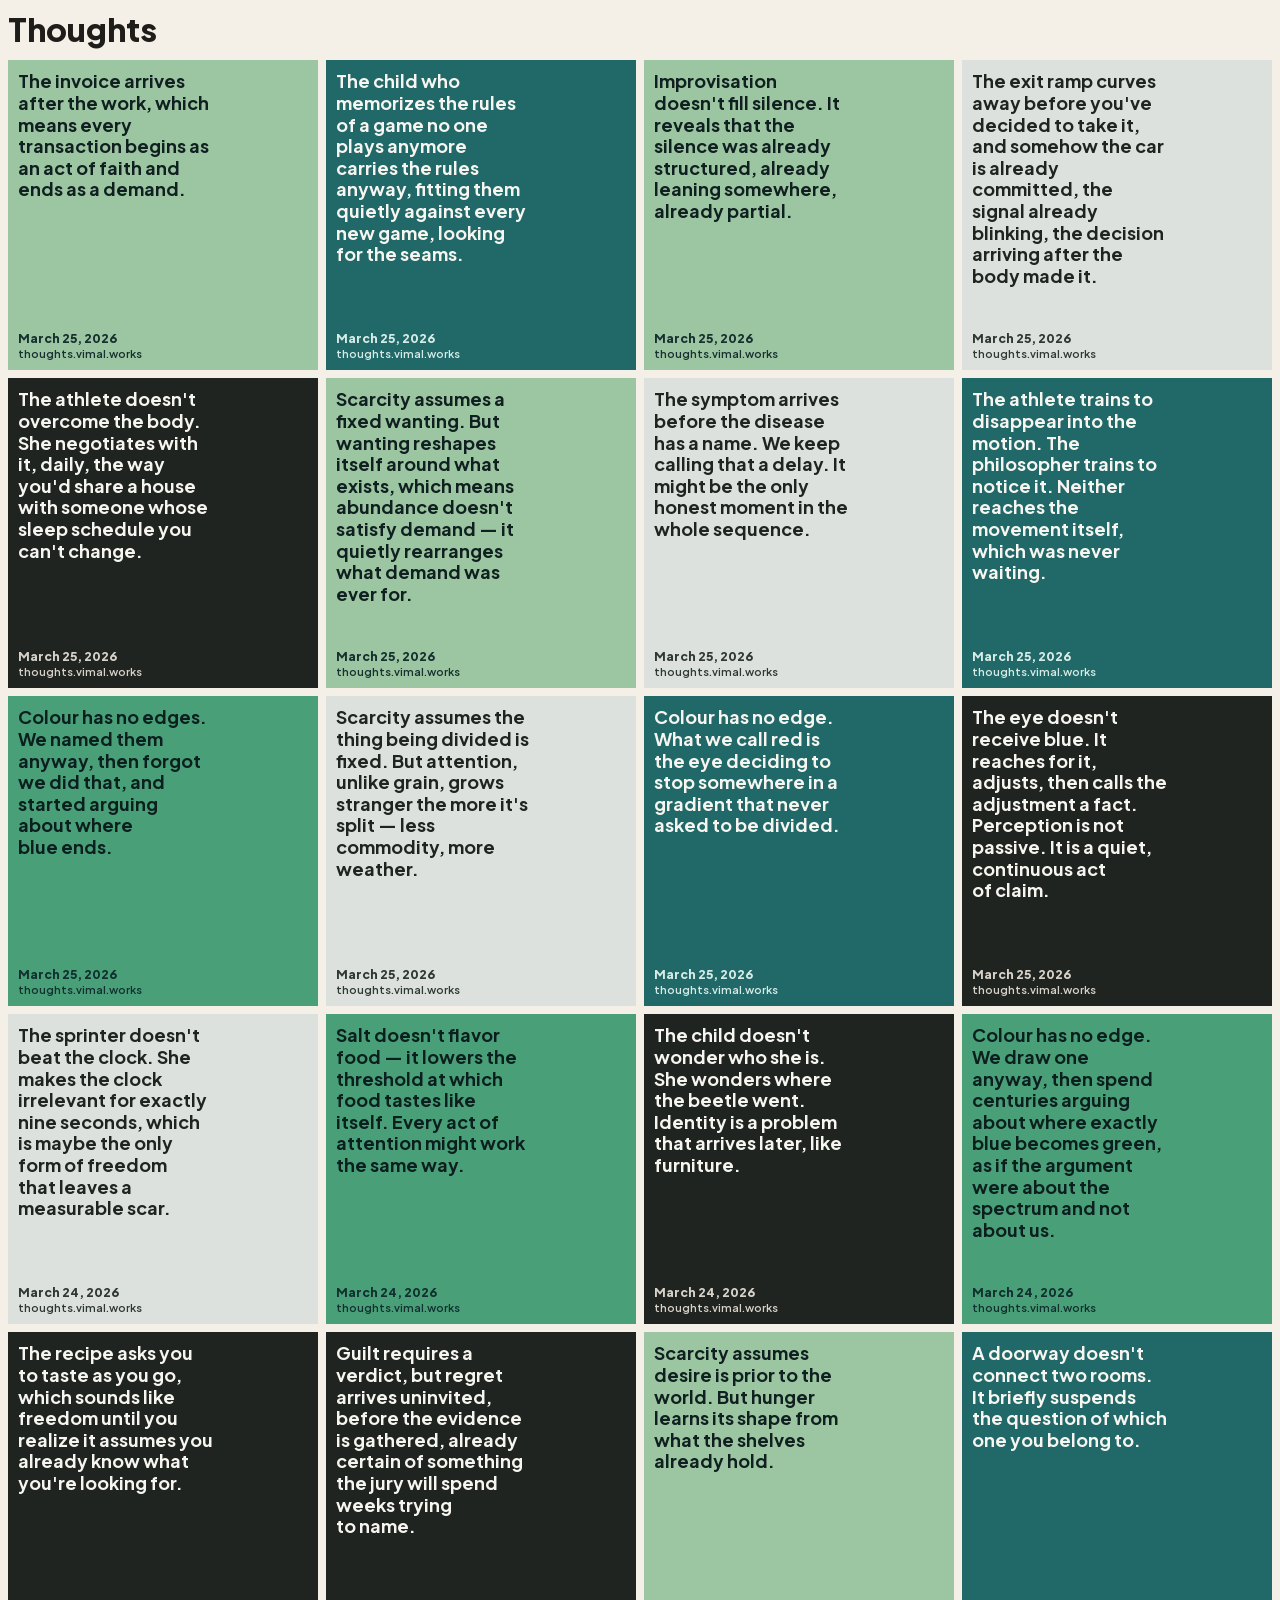
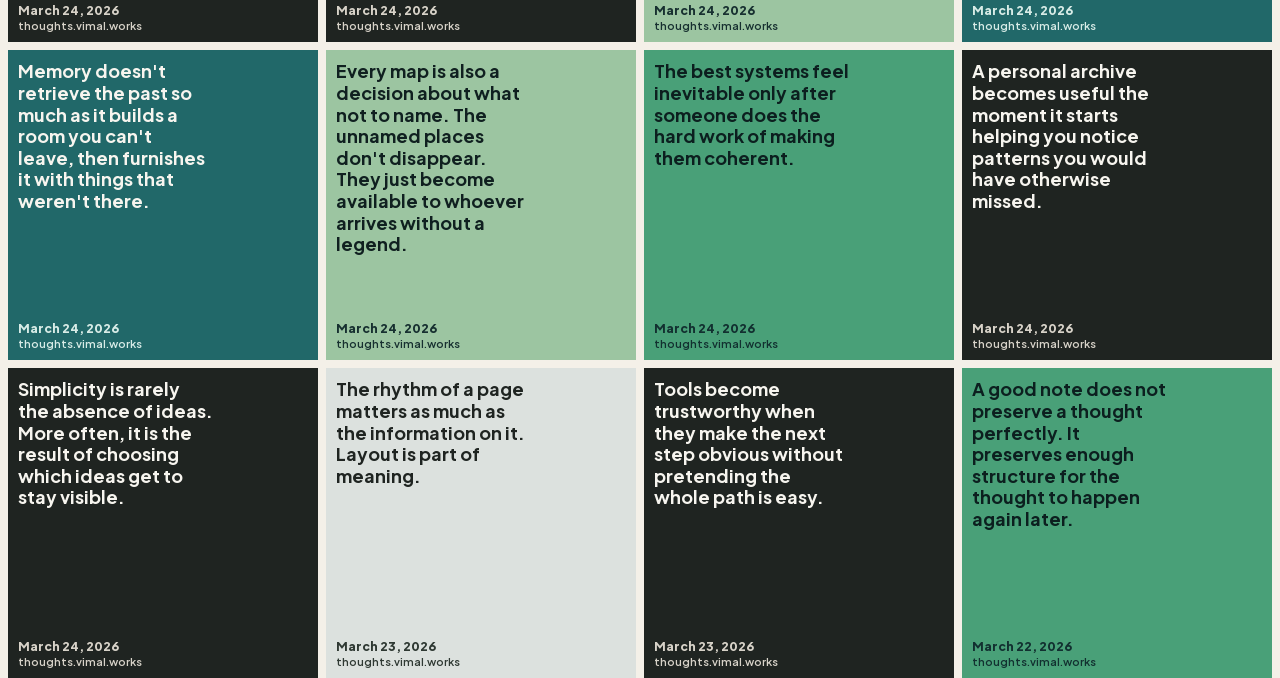
==== commit 4c99370d: "Improve SEO, accessibility, and performance" ====
--- a/index.html
+++ b/index.html
@@ -3,15 +3,34 @@
   <head>
     <meta charset="UTF-8" />
     <meta name="viewport" content="width=device-width, initial-scale=1.0" />
-    <title>Thoughts</title>
+    <title>Thoughts by Vimal Kandoth</title>
     <meta
       name="description"
-      content="A static archive wall of AI-generated thoughts."
+      content="A living archive of short philosophical thoughts, published throughout the day. A quiet experiment in thinking out loud. AI-assisted, human-curated."
+    />
+    <meta
+      name="keywords"
+      content="philosophical prose, daily thoughts, original thinking, AI-assisted writing, minimalist archive, vimal.works, vimal kandoth"
     />
     <meta name="site-url" content="https://thoughts.vimal.works/" />
     <link rel="canonical" href="https://thoughts.vimal.works/" />
-    <script src="./assets/vendor/html-to-image.min.js"></script>
-    <script src="./assets/vendor/lucide.min.js"></script>
+    <meta property="og:title" content="Thoughts by Vimal Kandoth" />
+    <meta
+      property="og:description"
+      content="A living archive of short philosophical thoughts, published throughout the day. A quiet experiment in thinking out loud. AI-assisted, human-curated."
+    />
+    <meta property="og:type" content="website" />
+    <meta property="og:url" content="https://thoughts.vimal.works/" />
+    <meta property="og:site_name" content="Thoughts by Vimal Kandoth" />
+    <meta property="og:image" content="https://thoughts.vimal.works/og-image.jpg" />
+    <meta property="og:image:alt" content="Thoughts by Vimal Kandoth" />
+    <meta name="twitter:card" content="summary_large_image" />
+    <meta name="twitter:title" content="Thoughts by Vimal Kandoth" />
+    <meta
+      name="twitter:description"
+      content="A living archive of short philosophical thoughts, published throughout the day. A quiet experiment in thinking out loud. AI-assisted, human-curated."
+    />
+    <meta name="twitter:image" content="https://thoughts.vimal.works/og-image.jpg" />
     <link rel="stylesheet" href="./style.css" />
   </head>
   <body>
@@ -38,7 +57,10 @@
           aria-label="Close thought"
           title="Close thought"
         >
-          <i data-lucide="x"></i>
+          <svg viewBox="0 0 24 24" aria-hidden="true" focusable="false" fill="none" stroke="currentColor" stroke-linecap="round" stroke-linejoin="round" stroke-width="2.2">
+            <path d="M18 6 6 18"></path>
+            <path d="m6 6 12 12"></path>
+          </svg>
         </button>
 
         <div
@@ -79,7 +101,13 @@
             aria-haspopup="menu"
             aria-expanded="false"
           >
-            <i data-lucide="share-2"></i>
+            <svg viewBox="0 0 24 24" aria-hidden="true" focusable="false" fill="none" stroke="currentColor" stroke-linecap="round" stroke-linejoin="round" stroke-width="2.1">
+              <circle cx="18" cy="5" r="3"></circle>
+              <circle cx="6" cy="12" r="3"></circle>
+              <circle cx="18" cy="19" r="3"></circle>
+              <path d="m8.59 13.51 6.83 3.98"></path>
+              <path d="m15.41 7.51-6.82 3.98"></path>
+            </svg>
           </button>
           <div class="share-menu" role="menu" hidden>
             <button class="share-option" type="button" role="menuitem" data-platform="whatsapp">
@@ -161,7 +189,11 @@
             aria-label="Download thought"
             title="Download thought"
           >
-            <i data-lucide="download"></i>
+            <svg viewBox="0 0 24 24" aria-hidden="true" focusable="false" fill="none" stroke="currentColor" stroke-linecap="round" stroke-linejoin="round" stroke-width="2.1">
+              <path d="M12 3v12"></path>
+              <path d="m7 10 5 5 5-5"></path>
+              <path d="M5 21h14"></path>
+            </svg>
           </button>
         </div>
       </article>
--- a/style.css
+++ b/style.css
@@ -1,14 +1,6 @@
 @font-face {
   font-family: "Plus Jakarta Sans";
-  src: url("./assets/fonts/plus-jakarta-sans-500.ttf") format("truetype");
-  font-style: normal;
-  font-weight: 500;
-  font-display: swap;
-}
-
-@font-face {
-  font-family: "Plus Jakarta Sans";
-  src: url("./assets/fonts/plus-jakarta-sans-600.ttf") format("truetype");
+  src: url("./assets/fonts/plus-jakarta-sans-latin.woff2") format("woff2");
   font-style: normal;
   font-weight: 600;
   font-display: swap;
@@ -16,7 +8,7 @@
 
 @font-face {
   font-family: "Plus Jakarta Sans";
-  src: url("./assets/fonts/plus-jakarta-sans-700.ttf") format("truetype");
+  src: url("./assets/fonts/plus-jakarta-sans-latin.woff2") format("woff2");
   font-style: normal;
   font-weight: 700;
   font-display: swap;
@@ -24,7 +16,7 @@
 
 @font-face {
   font-family: "Plus Jakarta Sans";
-  src: url("./assets/fonts/plus-jakarta-sans-800.ttf") format("truetype");
+  src: url("./assets/fonts/plus-jakarta-sans-latin.woff2") format("woff2");
   font-style: normal;
   font-weight: 800;
   font-display: swap;
@@ -216,7 +208,7 @@
 .thought-modal-link {
   font-size: 0.8rem;
   line-height: 1.2;
-  font-weight: 500;
+  font-weight: 600;
   text-decoration: none;
 }
 
@@ -358,7 +350,7 @@
   font-family: var(--font-sans);
   font-size: 0.68rem;
   line-height: 1.2;
-  font-weight: 500;
+  font-weight: 600;
   text-decoration: none;
 }
 
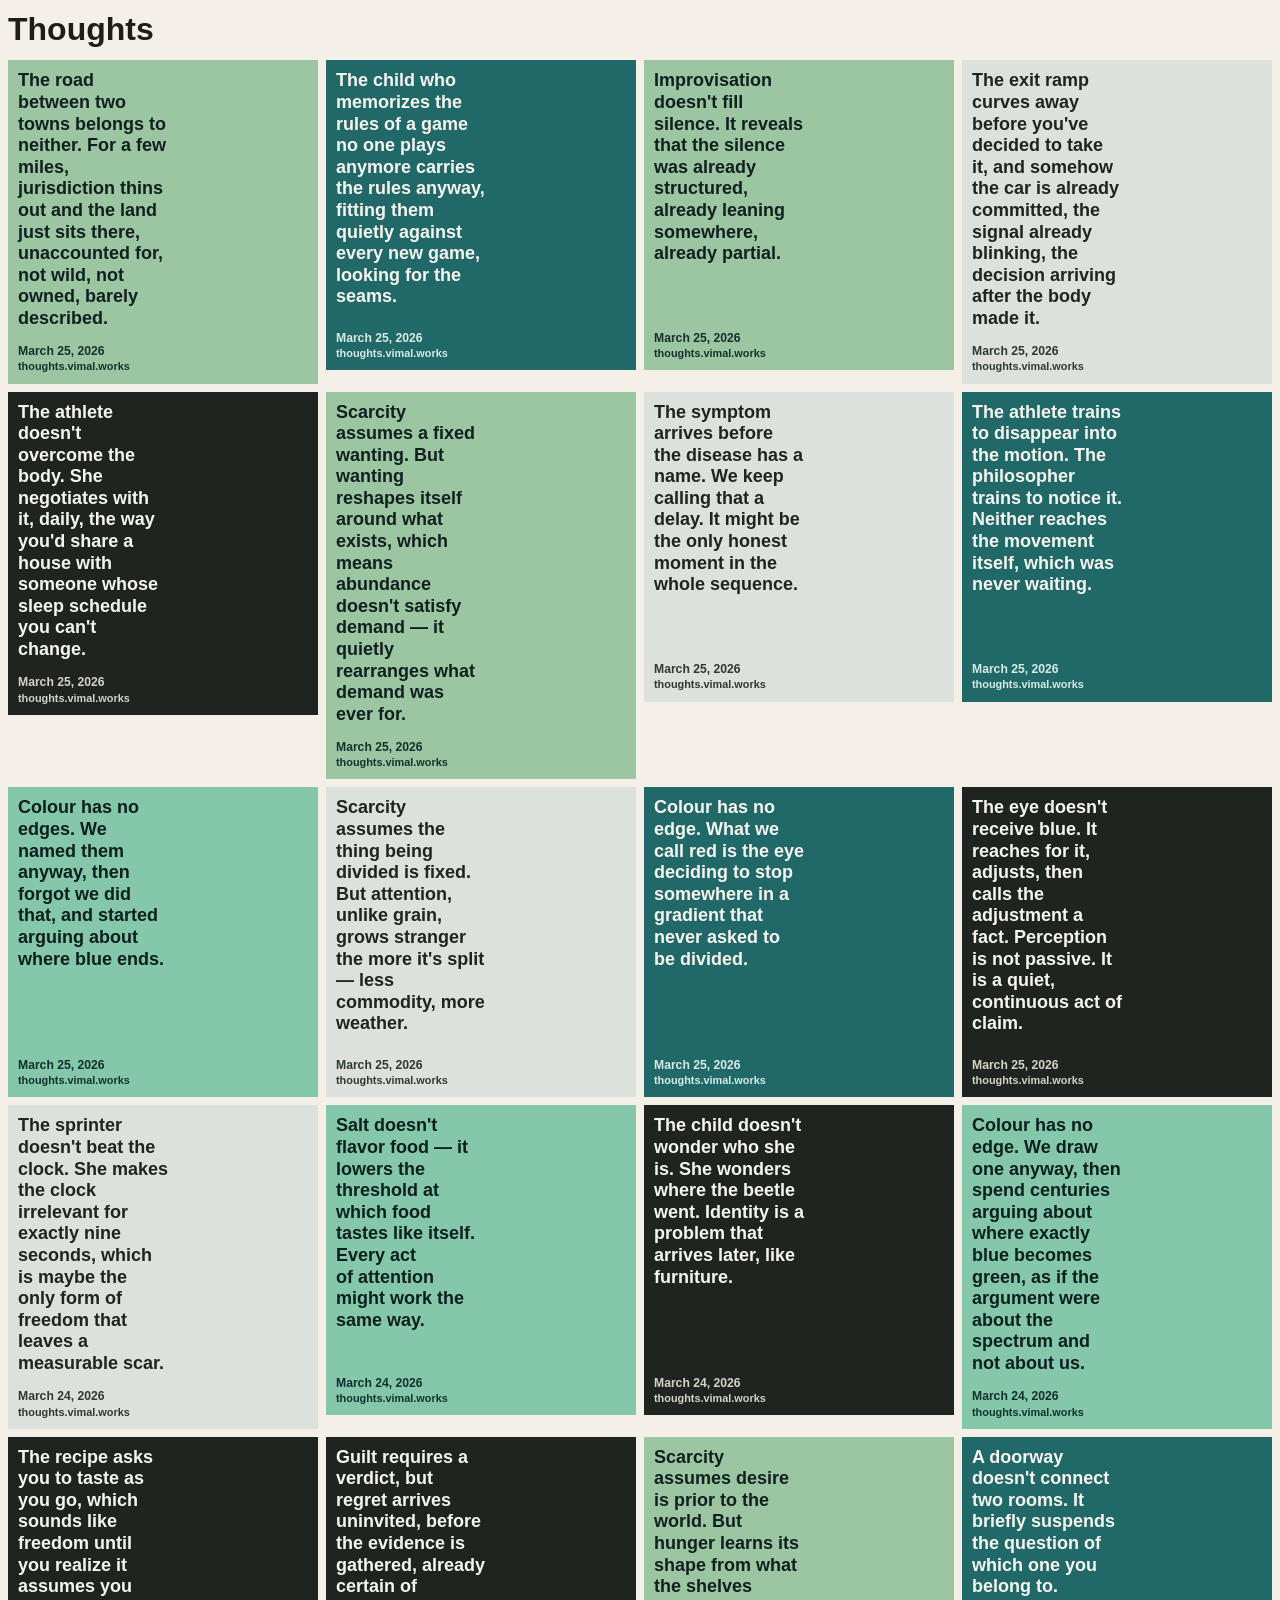
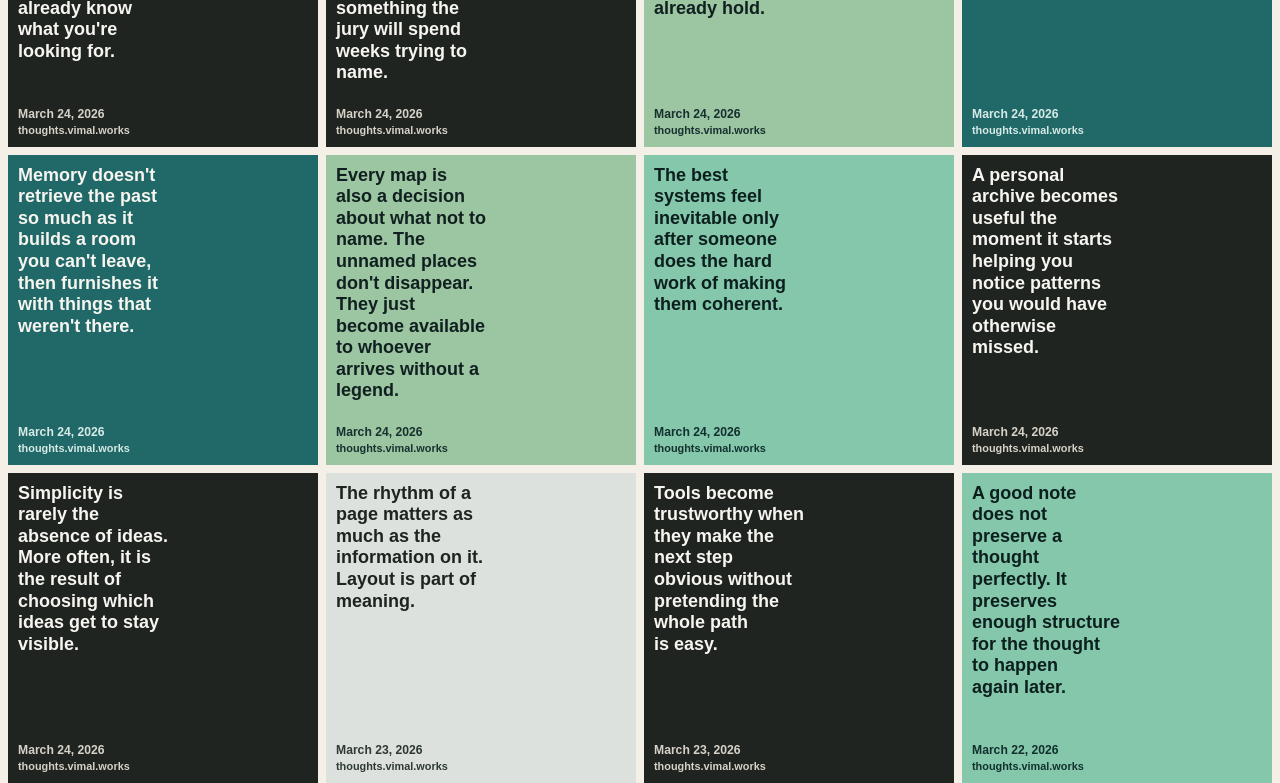
==== commit f8a6e574: "Reorganize assets and trim docs" ====
--- a/index.html
+++ b/index.html
@@ -31,7 +31,7 @@
       content="A living archive of short philosophical thoughts, published throughout the day. A quiet experiment in thinking out loud. AI-assisted, human-curated."
     />
     <meta name="twitter:image" content="https://thoughts.vimal.works/og-image.jpg" />
-    <link rel="stylesheet" href="./style.css" />
+    <link rel="stylesheet" href="./assets/css/site.css" />
   </head>
   <body>
     <div class="page-shell">
@@ -199,6 +199,6 @@
       </article>
     </template>
 
-    <script src="./script.js" defer></script>
+    <script src="./assets/js/site.js" defer></script>
   </body>
 </html>
--- a/assets/css/site.css
+++ b/assets/css/site.css
@@ -0,0 +1,527 @@
+@font-face {
+  font-family: "Plus Jakarta Sans";
+  src: url("./assets/fonts/plus-jakarta-sans-latin.woff2") format("woff2");
+  font-style: normal;
+  font-weight: 600;
+  font-display: swap;
+}
+
+@font-face {
+  font-family: "Plus Jakarta Sans";
+  src: url("./assets/fonts/plus-jakarta-sans-latin.woff2") format("woff2");
+  font-style: normal;
+  font-weight: 700;
+  font-display: swap;
+}
+
+@font-face {
+  font-family: "Plus Jakarta Sans";
+  src: url("./assets/fonts/plus-jakarta-sans-latin.woff2") format("woff2");
+  font-style: normal;
+  font-weight: 800;
+  font-display: swap;
+}
+
+:root {
+  --page-bg: #f4f0e8;
+  --text-dark: #1f1d1a;
+  --gap: 0.5rem;
+  --outer-padding: 0.5rem;
+  --card-padding: 10px;
+  --border-color: rgba(31, 29, 26, 0.18);
+  --font-sans: "Plus Jakarta Sans", "Helvetica Neue", Arial, sans-serif;
+  --type-title-size: 2rem;
+  --type-title-line: 0.95;
+  --type-card-size: 1.125rem;
+  --type-card-line: 1.2;
+  --type-date-size: 0.76rem;
+  --type-date-line: 1.15;
+  --type-status-size: 0.82rem;
+}
+
+*,
+*::before,
+*::after {
+  box-sizing: border-box;
+}
+
+html,
+body {
+  margin: 0;
+  min-height: 100%;
+}
+
+html {
+  -webkit-font-smoothing: antialiased;
+  -moz-osx-font-smoothing: grayscale;
+  text-rendering: optimizeLegibility;
+  -webkit-text-size-adjust: 100%;
+}
+
+body {
+  background: var(--page-bg);
+  color: var(--text-dark);
+  font-family: var(--font-sans);
+}
+
+[hidden] {
+  display: none !important;
+}
+
+.page-shell {
+  padding: 0 var(--outer-padding);
+}
+
+.site-header {
+  display: grid;
+  gap: 2px;
+  padding: 14px 0 16px;
+}
+
+.site-title {
+  margin: 0;
+  color: var(--text-dark);
+  font-size: var(--type-title-size);
+  line-height: var(--type-title-line);
+  font-weight: 800;
+}
+
+.status-panel {
+  margin: 0 0 10px;
+  padding: 12px 14px;
+  border: 1px solid var(--border-color);
+  font-family: var(--font-sans);
+  font-size: var(--type-status-size);
+  line-height: 1.35;
+  font-weight: 600;
+  background: #ebe5d9;
+}
+
+.toast {
+  position: fixed;
+  right: 1rem;
+  bottom: 1rem;
+  max-width: min(22rem, calc(100vw - 2rem));
+  padding: 0.75rem 0.9rem;
+  border-radius: 0.75rem;
+  background: rgba(23, 28, 25, 0.96);
+  border: 1px solid rgba(247, 245, 239, 0.08);
+  box-shadow: 0 12px 28px rgba(0, 0, 0, 0.28);
+  color: #f7f5ef;
+  font-size: 0.82rem;
+  line-height: 1.35;
+  font-weight: 600;
+  z-index: 20;
+}
+
+.thought-modal-overlay {
+  position: fixed;
+  inset: 0;
+  display: flex;
+  align-items: center;
+  justify-content: center;
+  padding: 1.25rem;
+  background: rgba(20, 24, 22, 0.22);
+  backdrop-filter: blur(10px);
+  -webkit-backdrop-filter: blur(10px);
+  z-index: 30;
+}
+
+.thought-modal {
+  position: relative;
+  width: min(100%, 34rem);
+  min-height: min(78vh, 34rem);
+  padding: 1rem;
+  background: var(--modal-bg, #1f2421);
+  color: var(--modal-fg, #f7f5ef);
+  box-shadow: 0 18px 48px rgba(0, 0, 0, 0.24);
+}
+
+.thought-modal-body {
+  display: flex;
+  flex-direction: column;
+  justify-content: space-between;
+  min-height: calc(min(78vh, 34rem) - 2rem);
+}
+
+.thought-modal-close {
+  position: absolute;
+  top: 1rem;
+  right: 1rem;
+  display: inline-flex;
+  align-items: center;
+  justify-content: center;
+  width: 2rem;
+  height: 2rem;
+  padding: 0;
+  border: 0;
+  border-radius: 999px;
+  background: rgba(244, 240, 232, 0.72);
+  color: #1f2421;
+  cursor: pointer;
+  z-index: 31;
+  box-shadow: none;
+}
+
+.thought-modal-close svg {
+  width: 1rem;
+  height: 1rem;
+  stroke-width: 2.2;
+}
+
+.thought-modal-close:focus,
+.thought-modal-close:focus-visible {
+  outline: none;
+  box-shadow: none;
+}
+
+.thought-modal-text {
+  margin: 0;
+  max-width: 16ch;
+  padding-right: 2.5rem;
+  font-size: clamp(1.6rem, 2.4vw, 2.2rem);
+  line-height: 1.08;
+  font-weight: 700;
+}
+
+.thought-modal-footer {
+  margin-top: 1.5rem;
+}
+
+.thought-modal-meta {
+  display: grid;
+  gap: 0.2rem;
+}
+
+.thought-modal-date,
+.thought-modal-link {
+  color: var(--modal-date-fg, var(--modal-fg, currentColor));
+  font-family: var(--font-sans);
+}
+
+.thought-modal-date {
+  font-size: 0.9rem;
+  line-height: 1.2;
+  font-weight: 800;
+}
+
+.thought-modal-link {
+  font-size: 0.8rem;
+  line-height: 1.2;
+  font-weight: 600;
+  text-decoration: none;
+}
+
+.thought-modal-link:hover,
+.thought-modal-link:focus-visible {
+  text-decoration: none;
+}
+
+.grid {
+  display: grid;
+  grid-template-columns: repeat(2, minmax(0, 1fr));
+  gap: var(--gap);
+}
+
+.thought-card {
+  display: flex;
+  flex-direction: column;
+  justify-content: space-between;
+  aspect-ratio: 1 / 1;
+  padding: var(--card-padding);
+  background: var(--card-bg, #5a8c3d);
+  color: var(--card-fg, var(--text-dark));
+  position: relative;
+  scroll-margin-top: 1rem;
+  transition:
+    box-shadow 220ms ease,
+    transform 220ms ease,
+    outline-color 220ms ease,
+    outline-offset 220ms ease;
+  outline: 0 solid transparent;
+  outline-offset: 0;
+}
+
+.thought-text,
+.thought-date {
+  margin: 0;
+}
+
+.thought-actions {
+  position: absolute;
+  top: var(--card-padding);
+  right: var(--card-padding);
+  display: flex;
+  justify-content: flex-end;
+}
+
+.card-share {
+  position: relative;
+  z-index: 2;
+}
+
+.share-menu {
+  position: absolute;
+  top: calc(100% + 0.4rem);
+  right: 0;
+  display: grid;
+  gap: 0.25rem;
+  min-width: 9.5rem;
+  padding: 0.35rem;
+  border-radius: 0.75rem;
+  background: rgba(23, 28, 25, 0.76);
+  border: 1px solid rgba(247, 245, 239, 0.1);
+  box-shadow: 0 14px 30px rgba(0, 0, 0, 0.18);
+  backdrop-filter: blur(16px);
+  z-index: 3;
+}
+
+.share-option {
+  display: flex;
+  align-items: center;
+  gap: 0.55rem;
+  width: 100%;
+  padding: 0.55rem 0.65rem;
+  border: 0;
+  border-radius: 0.5rem;
+  background: transparent;
+  color: #f7f5ef;
+  font: inherit;
+  font-size: 0.8rem;
+  font-weight: 600;
+  text-align: left;
+  cursor: pointer;
+}
+
+.share-option:hover,
+.share-option:focus-visible {
+  background: rgba(247, 245, 239, 0.08);
+  outline: none;
+}
+
+.share-option-icon {
+  display: inline-flex;
+  align-items: center;
+  justify-content: center;
+  width: 1rem;
+  height: 1rem;
+  flex-shrink: 0;
+}
+
+.share-option-icon svg {
+  width: 0.95rem;
+  height: 0.95rem;
+}
+
+.share-option[data-platform="whatsapp"] .share-option-icon svg,
+.share-option[data-platform="x"] .share-option-icon svg,
+.share-option[data-platform="threads"] .share-option-icon svg,
+.share-option[data-platform="copy-link"] .share-option-icon svg,
+.share-option[data-platform="linkedin"] .share-option-icon svg,
+.share-option[data-platform="email"] .share-option-icon svg {
+  width: 0.92rem;
+  height: 0.92rem;
+}
+
+.thought-text {
+  font-family: var(--font-sans);
+  font-size: var(--type-card-size);
+  line-height: var(--type-card-line);
+  font-weight: 700;
+  max-width: 15ch;
+  text-wrap: pretty;
+}
+
+.thought-date {
+  font-family: var(--font-sans);
+  font-size: var(--type-date-size);
+  line-height: var(--type-date-line);
+  font-weight: 800;
+  color: var(--card-date-fg, currentColor);
+}
+
+.thought-meta {
+  display: grid;
+  gap: 0.1rem;
+}
+
+.thought-link {
+  color: var(--card-date-fg, currentColor);
+  font-family: var(--font-sans);
+  font-size: 0.68rem;
+  line-height: 1.2;
+  font-weight: 600;
+  text-decoration: none;
+}
+
+.thought-link:hover,
+.thought-link:focus-visible {
+  text-decoration: none;
+}
+
+.thought-footer {
+  display: flex;
+  align-items: flex-end;
+  justify-content: space-between;
+  gap: 0.75rem;
+  margin-top: 14px;
+}
+
+.card-action {
+  display: inline-flex;
+  align-items: center;
+  justify-content: center;
+  width: 1.875rem;
+  height: 1.875rem;
+  padding: 0;
+  border: 0;
+  border-radius: 999px;
+  background: color-mix(in srgb, var(--card-fg, currentColor) 12%, transparent);
+  color: var(--card-fg, currentColor);
+  opacity: 0;
+  visibility: hidden;
+  pointer-events: none;
+  transform: translateY(2px);
+  transition:
+    opacity 160ms ease,
+    transform 160ms ease,
+    visibility 160ms ease,
+    background-color 160ms ease;
+  cursor: pointer;
+  flex-shrink: 0;
+}
+
+.card-action:hover,
+.card-action:focus-visible {
+  background: color-mix(in srgb, var(--card-fg, currentColor) 18%, transparent);
+}
+
+.card-action:focus-visible {
+  opacity: 1;
+  visibility: visible;
+  pointer-events: auto;
+  transform: translateY(0);
+  outline: 2px solid currentColor;
+  outline-offset: 2px;
+}
+
+.card-action svg {
+  width: 1rem;
+  height: 1rem;
+  stroke-width: 2.1;
+}
+
+.thought-card.is-exporting .card-download {
+  opacity: 0;
+  visibility: hidden;
+  pointer-events: none;
+}
+
+.thought-card.is-exporting .thought-actions,
+.thought-card.is-exporting .share-menu {
+  opacity: 0;
+  visibility: hidden;
+  pointer-events: none;
+}
+
+.thought-card.is-highlighted {
+  box-shadow:
+    0 0 0 4px rgba(255, 255, 255, 0.9),
+    0 0 0 8px rgba(31, 36, 33, 0.24);
+  outline: 3px solid rgba(255, 255, 255, 0.95);
+  outline-offset: -3px;
+  transform: translateY(-2px);
+}
+
+.thought-card:hover .card-action,
+.thought-card:focus-within .card-action {
+  opacity: 1;
+  visibility: visible;
+  pointer-events: auto;
+  transform: translateY(0);
+}
+
+@media (max-width: 767px) {
+  :root {
+    --card-padding: 9px;
+    --type-title-size: 1.5rem;
+    --type-card-size: 0.8rem;
+    --type-date-size: 0.72rem;
+  }
+
+  .site-header {
+    padding: 12px 0 14px;
+  }
+
+  .status-panel {
+    margin: 0 0 8px;
+  }
+
+  .grid {
+    grid-template-columns: repeat(2, minmax(0, 1fr));
+  }
+
+  .thought-text {
+    max-width: none;
+    font-weight: 600;
+    line-height: 1.26;
+  }
+
+  .card-action {
+    width: 1.75rem;
+    height: 1.75rem;
+  }
+
+  .share-menu {
+    min-width: 8.75rem;
+  }
+
+  .toast {
+    right: 0.75rem;
+    bottom: 0.75rem;
+  }
+
+  .thought-modal-overlay {
+    padding: 0.75rem;
+  }
+
+  .thought-modal {
+    min-height: auto;
+    padding: 0.9rem;
+  }
+
+  .thought-modal-body {
+    min-height: auto;
+  }
+
+  .thought-modal-text {
+    max-width: none;
+    padding-right: 2.2rem;
+    font-size: 1.5rem;
+  }
+
+}
+
+@media (min-width: 768px) {
+  .grid {
+    grid-template-columns: repeat(3, minmax(0, 1fr));
+  }
+}
+
+@media (min-width: 1100px) {
+  .grid {
+    grid-template-columns: repeat(4, minmax(0, 1fr));
+  }
+}
+
+@media (min-width: 1440px) {
+  .grid {
+    grid-template-columns: repeat(5, minmax(0, 1fr));
+  }
+}
+
+@media (min-width: 1800px) {
+  .grid {
+    grid-template-columns: repeat(6, minmax(0, 1fr));
+  }
+}
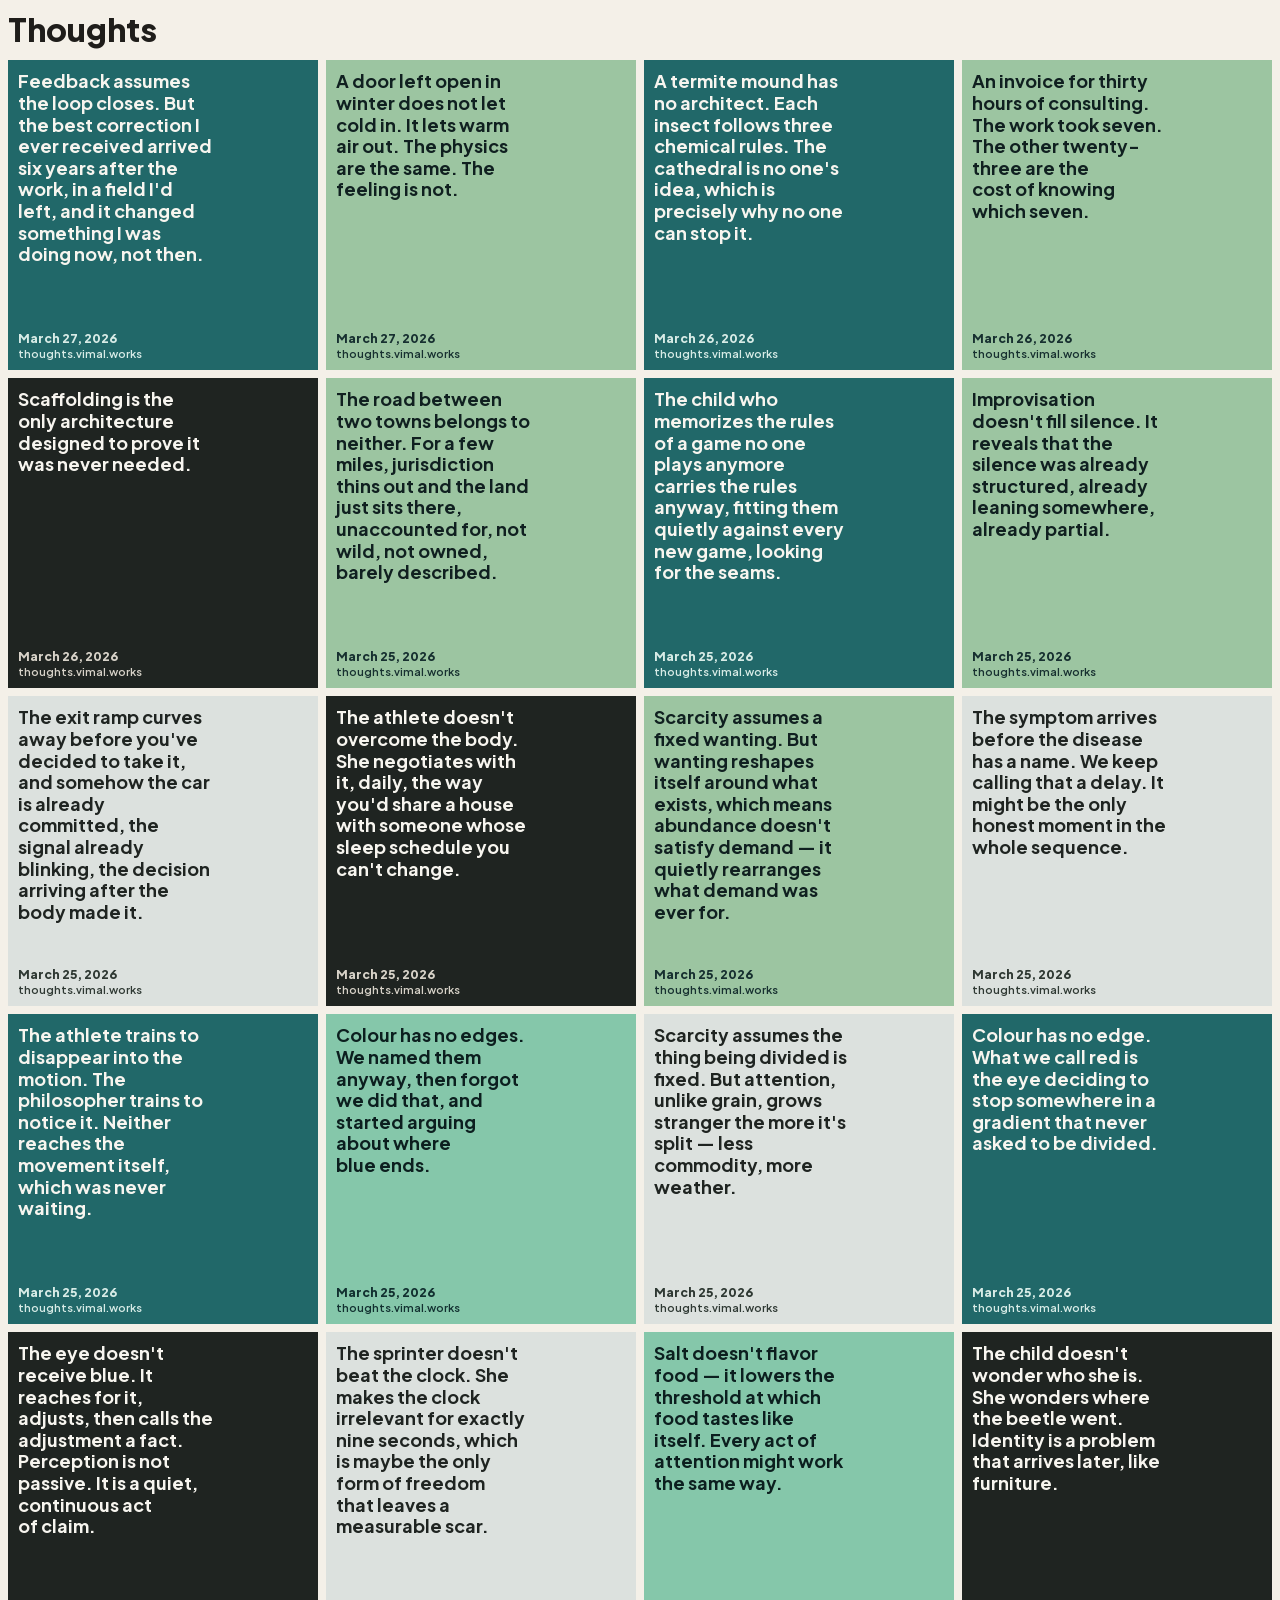
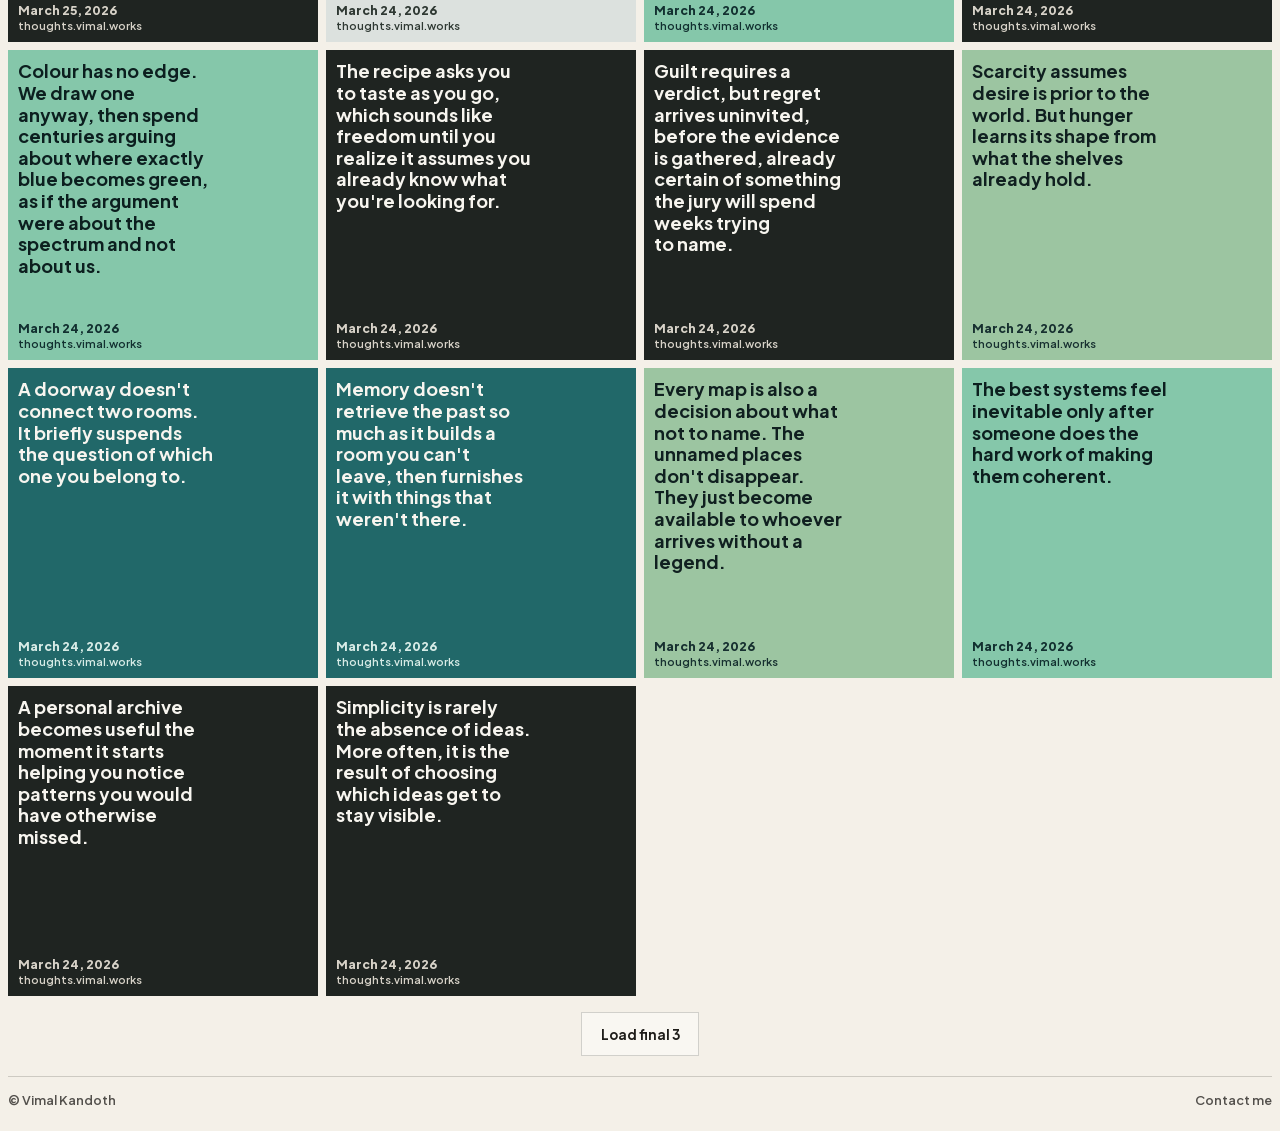
==== commit 1d3c90e1: "Add load more archive pagination" ====
--- a/index.html
+++ b/index.html
@@ -46,7 +46,19 @@
           data-grid
           aria-label="Thought archive"
         ></section>
+        <div class="archive-pagination" data-pagination hidden>
+          <button class="archive-pagination-button" type="button" data-load-more>
+            Load more
+          </button>
+        </div>
       </main>
+
+      <footer class="site-footer" aria-label="Site footer">
+        <a class="site-footer-link" href="https://vimal.works/" target="_blank" rel="noopener noreferrer">
+          &copy; Vimal Kandoth
+        </a>
+        <a class="site-footer-link" href="mailto:hello@vimal.works">Contact me</a>
+      </footer>
 
       <div class="toast" data-toast hidden aria-live="polite" aria-atomic="true"></div>
 
--- a/assets/css/site.css
+++ b/assets/css/site.css
@@ -1,6 +1,6 @@
 @font-face {
   font-family: "Plus Jakarta Sans";
-  src: url("./assets/fonts/plus-jakarta-sans-latin.woff2") format("woff2");
+  src: url("../fonts/plus-jakarta-sans-latin.woff2") format("woff2");
   font-style: normal;
   font-weight: 600;
   font-display: swap;
@@ -8,7 +8,7 @@
 
 @font-face {
   font-family: "Plus Jakarta Sans";
-  src: url("./assets/fonts/plus-jakarta-sans-latin.woff2") format("woff2");
+  src: url("../fonts/plus-jakarta-sans-latin.woff2") format("woff2");
   font-style: normal;
   font-weight: 700;
   font-display: swap;
@@ -16,7 +16,7 @@
 
 @font-face {
   font-family: "Plus Jakarta Sans";
-  src: url("./assets/fonts/plus-jakarta-sans-latin.woff2") format("woff2");
+  src: url("../fonts/plus-jakarta-sans-latin.woff2") format("woff2");
   font-style: normal;
   font-weight: 800;
   font-display: swap;
@@ -95,6 +95,57 @@
   line-height: 1.35;
   font-weight: 600;
   background: #ebe5d9;
+}
+
+.archive-pagination {
+  display: flex;
+  justify-content: center;
+  padding: 1rem 0 0.25rem;
+}
+
+.archive-pagination-button {
+  min-height: 2.75rem;
+  padding: 0.78rem 1.15rem;
+  border: 1px solid var(--border-color);
+  background: rgba(255, 255, 255, 0.42);
+  color: var(--text-dark);
+  font-family: var(--font-sans);
+  font-size: 0.84rem;
+  line-height: 1;
+  font-weight: 700;
+  cursor: pointer;
+}
+
+.archive-pagination-button:hover,
+.archive-pagination-button:focus-visible {
+  background: rgba(255, 255, 255, 0.65);
+  outline: none;
+}
+
+.site-footer {
+  display: flex;
+  align-items: center;
+  justify-content: space-between;
+  gap: 1rem;
+  margin-top: 1rem;
+  padding: 1rem 0 1.4rem;
+  border-top: 1px solid var(--border-color);
+}
+
+.site-footer-link {
+  color: rgba(31, 29, 26, 0.76);
+  font-size: 0.8rem;
+  line-height: 1.2;
+  font-weight: 600;
+  text-decoration: none;
+}
+
+.site-footer-link:hover,
+.site-footer-link:focus-visible {
+  color: var(--text-dark);
+  text-decoration: underline;
+  text-decoration-thickness: 1px;
+  text-underline-offset: 0.16em;
 }
 
 .toast {
@@ -457,6 +508,13 @@
     margin: 0 0 8px;
   }
 
+  .site-footer {
+    flex-direction: column;
+    align-items: flex-start;
+    gap: 0.35rem;
+    padding: 0.9rem 0 1.2rem;
+  }
+
   .grid {
     grid-template-columns: repeat(2, minmax(0, 1fr));
   }
